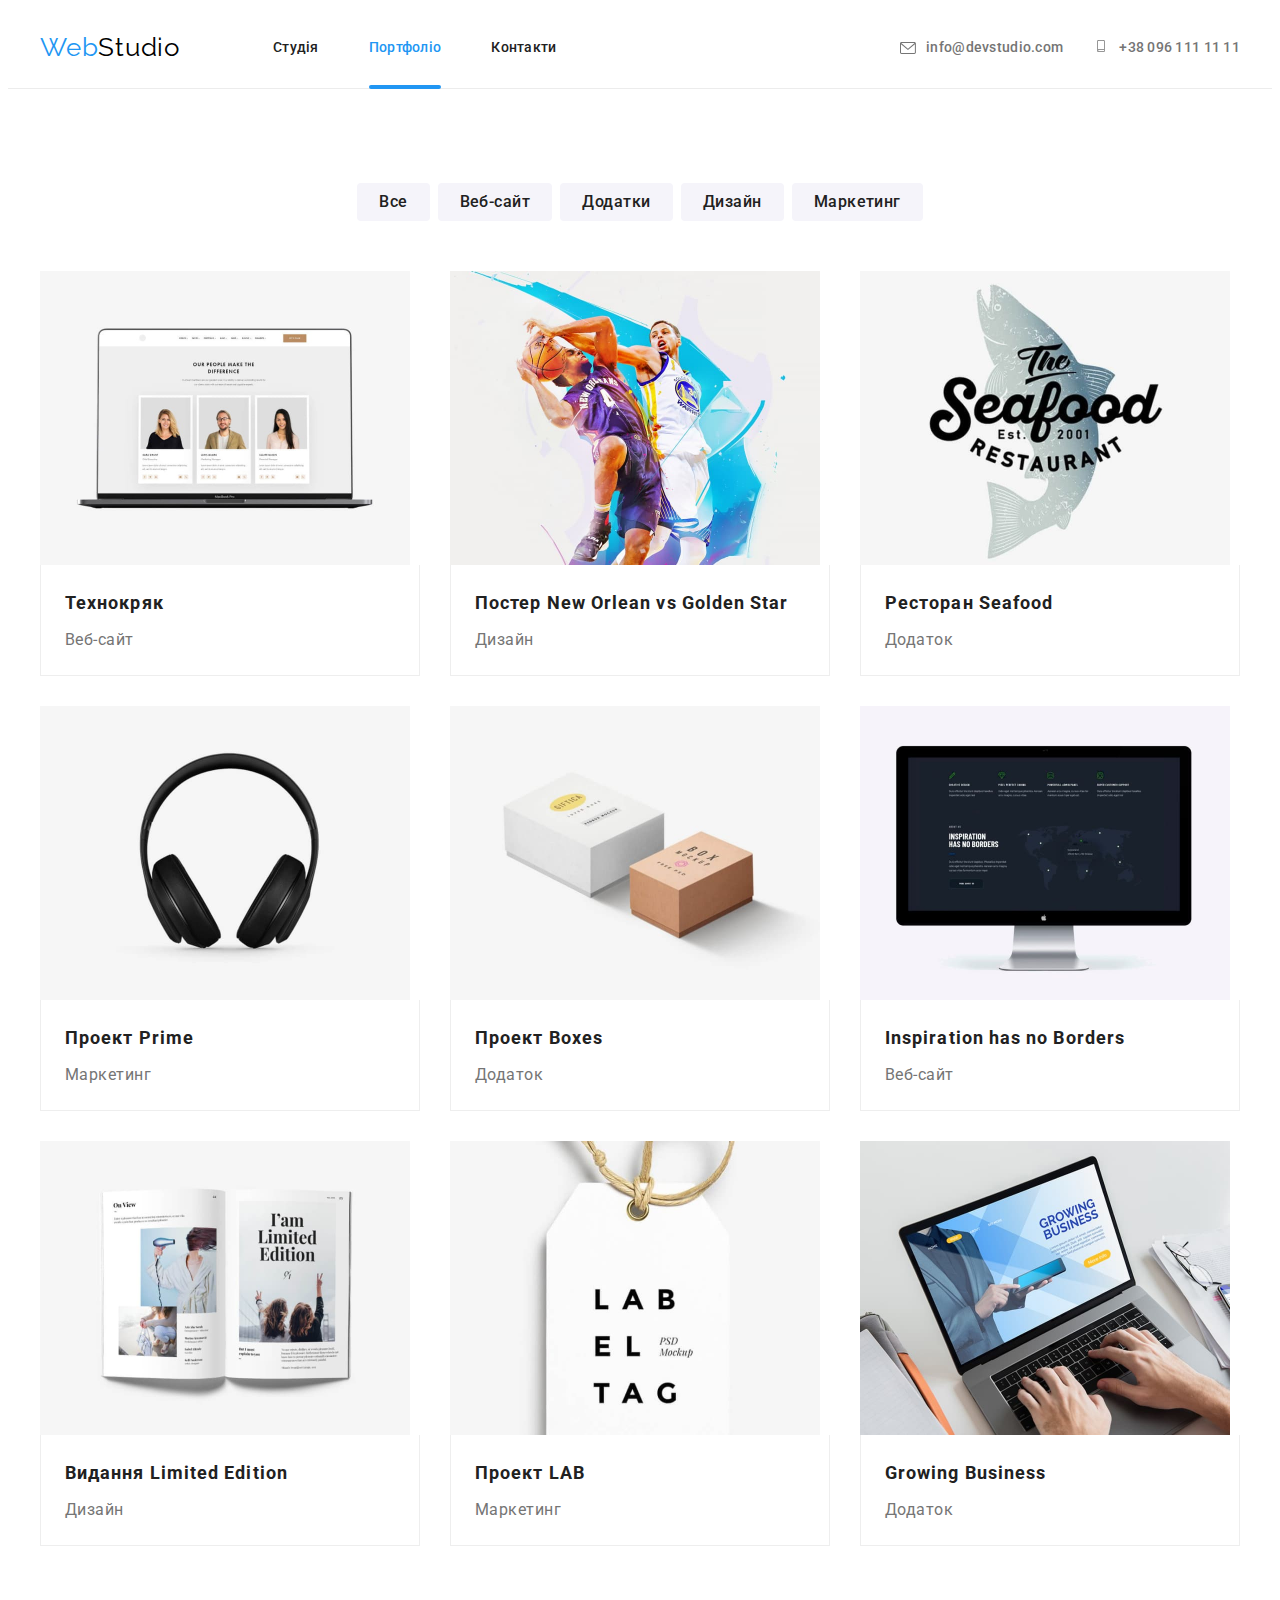
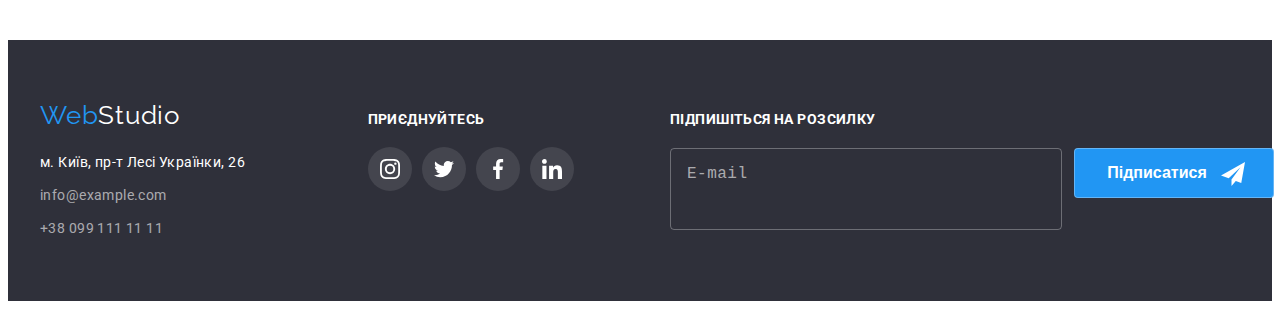
==== portfolio.html @ 37bc61c7 "Initial commit" ====
<!DOCTYPE html>
<html lang="uk">
<head>
    <meta charset="UTF-8">
    <meta http-equiv="X-UA-Compatible" content="IE=edge">
    <meta name="viewport" content="width=device-width, initial-scale=1.0">
    <title>Портфолио</title>
    <link rel="preconnect" href="https://fonts.googleapis.com">
    <link rel="preconnect" href="https://fonts.gstatic.com" crossorigin>
    <link
        href="https://fonts.googleapis.com/css2?family=Montserrat:wght@400;700&family=Raleway:wght@700&family=Roboto:wght@400;500;700;900&display=swap"
        rel="stylesheet">
    <link rel="stylesheet" href="https://cdnjs.cloudflare.com/ajax/libs/modern-normalize/1.1.0/modern-normalize.min.css" integrity="sha512-wpPYUAdjBVSE4KJnH1VR1HeZfpl1ub8YT/NKx4PuQ5NmX2tKuGu6U/JRp5y+Y8XG2tV+wKQpNHVUX03MfMFn9Q==" crossorigin="anonymous" referrerpolicy="no-referrer" />
    <link rel="stylesheet" href="./css/styles.css">
</head>

<body>
    <header class="header-portfolio">
        <div class="container main-nav">
            <nav class="main-nav">
                <a  class="header-logo logo link" href="./index.html">Web<span class="header-second-logo logo link">Studio</span>
                </a>
    
                <ul class="header-list list">
                    <li class="header-item"><a class="header-link link navy" href="./index.html">Студія</a></li>
                    <li class="header-item"><a class="header-link link navy current" href="./portfolio.html">Портфоліо</a> </li>
                    <li class="header-item"><a class="header-link link navy " href="">Контакти</a> </li>
                </ul>
            </nav>
    
            <ul class="header-contacts-list list ">
                <li class="contacts-item">
                    <a href="mailto:info@devstudio.com" class="header-mail link navy"> 
                        <svg class="header-icon" width="16" height="12">
                            <use href="./images/icons.svg#icon-envelope"></use>
                        </svg>
                        info@devstudio.com
                     </a>
                </li>
                <li class="contacts-item">
                    <a href="Tel:+380961111111" class="header-tel link navy">
                        <svg class="header-icon" width="16" height="12">
                            <use href="./images/icons.svg#icon-smartphone"></use>
                        </svg>
                        +38 096 111 11 11
                    </a>
                </li>
            </ul>
        </div>
    </header>
    <main class="main-portfolio">
        <section class="filter section">
            <div class="container">
                <h2 class="visually-hidden">Фільтр</h2>
                <ul class="filter-list list">
                    <li class="filter-item">
                        <button class="filter-btn" type="button">Все</button>
                    </li>
                    <li class="filter-item">
                        <button class="filter-btn" type="button">Веб-сайт</button>
                    </li>
                    <li class="filter-item">
                       <button class="filter-btn" type="button"> Додатки</button>
                    </li>
                    <li class="filter-item">
                        <button class="filter-btn" type="button">Дизайн</button>
                    </li>
                    <li class="filter-item">
                       <button class="filter-btn" type="button">Маркетинг</button>
                    </li>
                </ul>      
                <h2 class="visually-hidden">Портфоліо</h2>
                <ul class="portfolio-list list">
                    <li class="portfolio-item">
                        <a class="portfolio-cards-link link" href="#">
                           <div class="portfolio-cards">
                                <img
                                src="./images/portfolio_1.jpg"
                                alt="Відкрита сторінка на ноутбуці з профілями"
                                width="370">
                                <p class="portfolio-cards-text">
                                    Ресурс пропонує комплексні пропозиції з різним рівнем функціоналу та сервісів. Все це дозволить відвідувачу отримати вичерпні відомості про компанію чи приватну особу.
                                </p>
                           </div>
                            <div class="portfolio-item-list">
                                <h3 class="portfolio-item-title">Технокряк</h3>
                                <p class="portfolio-after-title">Веб-сайт</p>
                            </div>
                        </a>
                    </li>
                    <li class="portfolio-item">
                         <a class="portfolio-cards-link link" href="#">
                            <div class="portfolio-cards"> 
                                <img
                                src="./images/portfolio_2.jpg"
                                alt="два баскетболісти в стрибку з м'ячем"
                                width="370">
                                    <p class="portfolio-cards-text">
                                        Ресурс пропонує комплексні пропозиції з різним рівнем функціоналу та сервісів. Все це дозволить відвідувачу отримати вичерпні відомості про компанію чи приватну особу.
                                    </p>
                            </div>
                                <div class="portfolio-item-list">
                                    <h3 class="portfolio-item-title">Постер New Orlean vs Golden Star</h3>
                                    <p class="portfolio-after-title">Дизайн</p>
                                </div>
                         </a>
                    </li>
                    <li class="portfolio-item">
                        <a class="portfolio-cards-link link" href="#">
                            <div class="portfolio-cards">
                                <img
                                src="./images/portfolio_3.jpg" 
                                alt="логотип ресторану сіафуд"
                                width="370">
                                <p class="portfolio-cards-text">
                                    Ресурс пропонує комплексні пропозиції з різним рівнем функціоналу та сервісів. Все це дозволить відвідувачу отримати вичерпні відомості про компанію чи приватну особу.
                                </p>
                            </div>
                            <div class="portfolio-item-list">
                                <h3 class="portfolio-item-title">Ресторан Seafood</h3>
                                <p class="portfolio-after-title">Додаток</p>
                            </div>
                        </a>
                    </li>
                    <li class="portfolio-item">
                        <a class="portfolio-cards-link link" href="#">
                            <div class="portfolio-cards">
                                <img
                                src="./images/portfolio_4.jpg"
                                alt="навушники"
                                width="370">
                                <p class="portfolio-cards-text">
                                    Ресурс пропонує комплексні пропозиції з різним рівнем функціоналу та сервісів. Все це дозволить відвідувачу отримати вичерпні відомості про компанію чи приватну особу.
                                </p>
                            </div>
                            <div class="portfolio-item-list">
                                <h3 class="portfolio-item-title">Проект Prime</h3>
                                <p class="portfolio-after-title">Маркетинг</p>
                            </div>
                        </a>
                    </li>
                    <li class="portfolio-item">
                        <a class="portfolio-cards-link link" href="#">
                            <div class="portfolio-cards">
                                <img
                                src="./images/portfolio_5.jpg" 
                                alt="дві коробки"
                                width="370">
                                <p class="portfolio-cards-text">
                                    Ресурс пропонує комплексні пропозиції з різним рівнем функціоналу та сервісів. Все це дозволить відвідувачу отримати вичерпні відомості про компанію чи приватну особу.
                                </p>
                            </div>
                            <div class="portfolio-item-list">
                                    <h3 class="portfolio-item-title">Проект Boxes</h3>
                                    <p class="portfolio-after-title">Додаток</p>
                            </div>
                        </a>
                    </li>
                    <li class="portfolio-item">
                        <a class="portfolio-cards-link link" href="#">
                            <div class="portfolio-cards">
                                <img
                                src="./images/portfolio_6.jpg"
                                alt="екран комп'ютера з катрою"
                                width="370">
                                <p class="portfolio-cards-text">
                                    Ресурс пропонує комплексні пропозиції з різним рівнем функціоналу та сервісів. Все це дозволить відвідувачу отримати вичерпні відомості про компанію чи приватну особу.
                                </p>
                            </div>
                            <div class="portfolio-item-list">
                                <h3 class="portfolio-item-title">Inspiration has no Borders</h3>
                                <p class="portfolio-after-title">Веб-сайт</p>
                            </div>
                        </a>
                    </li>
                    <li class="portfolio-item">
                        <a class="portfolio-cards-link link" href="#">
                            <div class="portfolio-cards">
                                <img
                                src="./images/portfolio_7.jpg" 
                                alt="розгорнутий журнал"
                                width="370">
                                <p class="portfolio-cards-text">
                                    Ресурс пропонує комплексні пропозиції з різним рівнем функціоналу та сервісів. Все це дозволить відвідувачу отримати вичерпні відомості про компанію чи приватну особу.
                                </p>
                            </div>
                            <div class="portfolio-item-list">
                                <h3 class="portfolio-item-title">Видання Limited Edition</h3>
                                <p class="portfolio-after-title">Дизайн</p>
                            </div>
                        </a>
                    </li>
                    <li class="portfolio-item">
                        <a class="portfolio-cards-link link" href="#">
                            <div class="portfolio-cards">
                                <img
                                src="./images/portfolio_8.jpg" 
                                alt="лейбл"
                                width="370">
                                <p class="portfolio-cards-text">
                                    Ресурс пропонує комплексні пропозиції з різним рівнем функціоналу та сервісів. Все це дозволить відвідувачу отримати вичерпні відомості про компанію чи приватну особу.
                                </p>
                            </div>
                            <div class="portfolio-item-list">
                                <h3 class="portfolio-item-title">Проект LAB</h3>
                                <p class="portfolio-after-title">Маркетинг</p>
                            </div>
                        </a>
                    </li>
                    <li class="portfolio-item">
                        <a class="portfolio-cards-link link" href="#">
                            <div class="portfolio-cards"> 
                                <img 
                                src="./images/portfolio_9.jpg" 
                                alt="руки які друкують на ноутбуці"
                                width="370">
                                <p class="portfolio-cards-text">
                                    Ресурс пропонує комплексні пропозиції з різним рівнем функціоналу та сервісів. Все це дозволить відвідувачу отримати вичерпні відомості про компанію чи приватну особу.
                                </p>
                            </div>
                            <div class="portfolio-item-list">
                                <h3 class="portfolio-item-title">Growing Business</h3>
                                <p class="portfolio-after-title">Додаток</p>
                            </div>
                        </a>
                    </li>
               </ul>
            </div>
         </section>
    </main>
    <footer class="footer">
        <div class="container footer-main">
            <div class="footer-pre">
                <a class="footer-logo logo link" href="/"> Web<span class="logo-color-footer logo link">Studio</span>
                </a>
                <address class="address">
                    <ul class="address-list list">
                        <li class="address-item"><a href="https://goo.gl/maps/31fkkudy4Th9jDAP7" class="address-location link">м. Київ, пр-т Лесі Українки, 26</a></li>
                        <li class="address-item"><a href="mailto:info@example.com" class="address-mail link">info@example.com</a> </li>
                        <li class="address-item"><a href="tel:+380991111111" class="address-tel link">+38 099 111 11 11</a></li>
                    </ul>
                </address>
            </div>
            <div class="footer-after">
                <h2 class="footer-after-title">Приєднуйтесь</h2>
                <ul class="footer-icons-list list">
                    <li class="footer-icons-item">
                        <a class="footer-icons-link link" href="/">
                            <svg class="footer-icons-soc" width="20" height="20">
                                <use href="./images/icons.svg#icon-instagram"></use>
                            </svg>
                        </a>
                    </li>
                    <li class="footer-icons-item">
                        <a class="footer-icons-link link" href="/">
                            <svg class="footer-icons-soc" width="20" height="20">
                                <use href="./images/icons.svg#icon-twitter"></use>
                            </svg>
                        </a>
                    </li>
                    <li class="footer-icons-item">
                        <a class="footer-icons-link link" href="/">
                            <svg class="footer-icons-soc" width="20" height="20">
                                <use href="./images/icons.svg#icon-facebook"></use>
                            </svg>
                        </a>
                    </li>
                    <li class="footer-icons-item">
                        <a class="footer-icons-link link" href="/">
                            <svg class="footer-icons-soc" width="20" height="20">
                                <use href="./images/icons.svg#icon-linkedin"></use>
                            </svg>
                        </a>
                    </li>
                </ul>
            </div>  

            <div class="footer-form">
                <h2 class="footer-form-title">Підпишіться на розсилку</h2>
                <form class="footer-form-submit">
                        <textarea class="comment-footer" name="footer-form" id="email" placeholder="E-mail"></textarea>
                    <div class="footer-submit">
                        <button class="btn-footer-submit" type="submit">
                            Підписатися
                            <span>
                                <svg class="footer-submit-icon" width="24" height="24">
                                    <use href="./images/icons.svg#icon-send"></use>
                                </svg>
                            </span>
                        </button>
                    </div>
                </form>   
            </div>
        </div>     
    </footer>
</body>
</html>
---- css/styles.css ----
/* колір основного тексту:#212121 */
/* колір великих букв: #FFFFFF */
/* колір текту:#757575 */
/* колір лого:#2196F3 */

/* колір фону (другий): #2F303A */

/* колір кнопки:#2196F3 */
/* контакти в футері:color: rgba(255, 255, 255, 0.6); */

:root{ 
    --title-text-color:#212121;
    --button-text-color:#212121;
    --primary-backgraund-color:#FFFFFF;
    --primary-text-color:#757575;
    --first-logo-color:#2196F3;
    --button-active-color:#2196F3;
    --button-color:#F5F4FA;
    --about-backgraund-color:#F5F4FA;
    --hero-backgraund-color:#2F303A;
    --second-logo-color:#000000;
    --hero-color:#FFFFFF;

    --timing-function:cubic-bezier(0.4, 0, 0.2, 1)
    
}

body{
    color: var(--primary-text-color);
    font-family: Roboto, sans-serif;
    background-color: var(--primary-backgraund-color);
}



.visually-hidden {
    position: absolute;
    white-space: nowrap;
    width: 1px;
    height: 1px;
    overflow: hidden;
    border: 0;
    padding: 0;
    clip: rect(0 0 0 0);
    clip-path: inset(50%);
    margin: -1px;
    margin-top: 0px;
}

.list{
    list-style: none;
    margin: 0px;
    padding: 0px;
}

.link{
    text-decoration: none;
}


.navy{
    font-weight: 500;
    font-size: 14px;
    line-height: 1.14;
    letter-spacing: 0.02em;
}

.title{
    font-weight: 700;
    font-size: 36px;
    line-height: 1.17;
    text-align: center;
    letter-spacing: 0.03em;
    color: var(--title-text-color);
}

p, h1, h2, h3, h4, h5, h6{
    margin-top: 0;
    margin-bottom: 0;
}

ul{
    margin: 0;
    padding-left: 0;
}

img{
    display: block;
    max-width: 100%;
    height: auto;
}

address{
    font-style: normal;
}


.container{
    margin-left: auto;
    margin-right: auto;
    width: 1200px;
    padding-left: 15px;
    padding-right: 15px;
    /* border: 1px solid purple; */
}


.section{
    padding-top: 94px;
    padding-bottom: 94px;
}




/* ----------------LOGO----------------- */

.logo{
    padding-top: 24px;
    padding-bottom: 25px;
    display: inline-block;
    font-family: 'Raleway';
    font-size: 26px;
    line-height: 1.19;
    letter-spacing: 0.03em;
}



.header-logo, .footer-logo{
    color: var(--first-logo-color);
}

.header-second-logo{
    color: var(--second-logo-color);
    padding-top: 0px;
    padding-bottom: 0px;
}

/* ----------------HEADER----------------- */



.header,
.header-portfolio {
    background-color: var(--primary-backgraund-color);
    border: 1px solid #ECECEC;
    border-top: none;
    border-right: none;
    border-left: none;
}

.header-list{
    display: flex;
    margin-left: 93px;
    position: relative;
}

.header-list .header-item + .header-item{
    margin-left: 50px;
}

.main-nav{
    display: flex;
    align-items: center;
}

.header-link {
    position: relative;
    display: block;
   
    color: var(--title-text-color);

    transition: color 250ms var(--timing-function);
}


.header-list .header-link {
    display: block;
    padding-top: 32px;
    padding-bottom: 32px;
}

.header-link:hover,
.header-link:focus{color: var(--button-active-color);
}



.current{
    color: var(--button-active-color);
}


.header-link.current::after{
    content: '';
    position: absolute;
    left: 0;
    bottom:-1px;
    
    display: block;
    width: 100%;
    height: 4px;
    border-radius: 2px;
    background-color: var(--button-active-color);
    opacity: 1;
    transition: opacity 250ms var(--timing-function);
}


.header-contacts-list{
    display: flex;
    margin-left: auto;
    justify-content: center;
}


.header-contacts-list .contacts-item + .contacts-item{
    margin-left: 30px;
}

.header-tel {
    display: flex;
    align-items: baseline;

    height: 16px;
    font-weight: 500;
    font-size: 14px;
    line-height: 1.14;
    letter-spacing: 0.02em;

    padding-top: 32px;
    padding-bottom: 32px;
    margin-left: 0; 
    color: var(--primary-text-color);
    transition: color 250ms var(--timing-function);

}

.header-icon{
    margin-right: 10px;
    fill: currentColor;
}

.header-tel:hover,
.header-tel:focus{
    color: var(--button-active-color);
}
   

.header-mail {
    font-weight: 500;
    font-size: 14px;
    line-height: 1.14;
    letter-spacing: 0.02em;
    color: var(--primary-text-color);
    padding-top: 32px;
    padding-bottom: 32px;
    display: flex;
    align-items: center;
    transition: color 250ms var(--timing-function);
}

.header-mail:hover,
.header-mail:focus{
    color: var(--button-active-color);
}

/* ----------------HERO----------------- */

.hero {
    background-color: var(--hero-backgraund-color);
    padding-top: 200px;
    padding-bottom: 200px;
    min-height: 600px;
    background-image: linear-gradient(to right, rgba(47, 48, 58, 0.4),rgba(47, 48, 58, 0.4)), url(../images/hero.jpg);
    background-repeat: no-repeat;
    background-position: center;
    background-size: cover;
    max-width: 1600px;
    margin: 0 auto;
}

.hero-title {
    max-width: 696px;
    font-size: 44px;
    line-height: 1.36;
    letter-spacing: 0.06em;
    text-transform: uppercase;
    color: var(--hero-color); 
    margin: 0 auto;
    margin-bottom: 30px;
    text-align: center;
    padding-left: 5px;
    padding-right: 5px;  

}

/* ----------------BTN----------------- */



.backdrop{
    position: fixed;
    top: 0;
    left: 0;
    width: 100%;
    height: 100%;
    background-color: rgba(0, 0, 0, 0.2);

    transition: opacity 500ms var(--timing-function),
    visibility 500ms var(--timing-function);
}

.backdrop.is-hidden{
    opacity: 0;
    pointer-events: none;
    visibility: hidden;
}

/* ----------------BTN----------------- */


.hero-btn {
    font-family: inherit;
    font-weight: 700;
    font-size: 16px;
    line-height: 1.88;
    letter-spacing: 0.06em;
    background-color: var(--button-active-color);
    color: var(--hero-color);
    cursor: pointer;
    display: block;
    margin: 0 auto;
    box-shadow: 0px 4px 4px rgba(0, 0, 0, 0.15);
    border-radius: 4px;
    min-width: 216px;
    border-style: none;
    padding: 10px 32px;
}

/* ----------------FEATURES----------------- */

.features .features-list{
    display: flex;
}

.features-item{
    /* width: 270px; */
    flex-basis: calc((100% - 90px) / 4);
    margin-right: 30px;
}

.features-item:not(:last-child){
    margin-right: 30px;
}

.features-item-link{
    width: 270px;
    height: 120px;
    background: #F5F4FA;
    border-radius: 4px;
    display: flex;
    justify-content: center;
    align-items: center;
    margin-bottom: 30px;
}

.item-title {
    font-weight: 700;
    font-size: 14px;
    line-height: 1.14;
    letter-spacing: 0.03em;
    text-transform: uppercase;
    color: var(--title-text-color);
    margin-top: 0px;
    margin-bottom: 10px;
}
.item-after-title {
    font-size: 14px;
    line-height: 1.71;
    letter-spacing: 0.03em;
    color: var(--primary-text-color);
    margin-top: 0px;
}

/* ----------------ABOUT----------------- */

.about{
    padding-top: 0;
}

.about-title{
    margin-bottom: 50px;
}

.about-list{
    display: flex;
}

.about-item-cards{
    position: relative;
}

.about-item:not(:last-child){
    margin-right: 30px;
}

.about-item-text{
    position: absolute;
    display: flex;
    justify-content: center;
    align-items: center;   

    left: 0;
    bottom: 0;
    width: 100%;
    min-height: 70px;
    font-weight: 700;
    font-size: 14px;
    line-height: 1.14;
    text-align: center;
    letter-spacing: 0.03em;
    text-transform: uppercase;
    color: var(--hero-color);
    background-color: rgba(47, 48, 58, 0.8);
}

/* ----------------TEAM----------------- */

.team {
    background-color:var(--about-backgraund-color);
}

.team-title{
    padding-bottom: 0px;
    margin-top: 0px;
    margin-bottom: 50px;
}

.team-list{
    display: flex;
}


.team-item{
    background-color: var(--primary-backgraund-color);
    box-shadow: 0px 1px 3px rgba(0, 0, 0, 0.12), 0px 1px 1px rgba(0, 0, 0, 0.14), 0px 2px 1px rgba(0, 0, 0, 0.2);
    border-radius: 0px 0px 4px 4px;
    flex-basis: calc((100% - 90px) / 4)
}

.team-item:not(:last-child){
    margin-right: 30px;
}

.team-item-list{
    padding-top: 30px;
    padding-bottom: 30px;
    padding-left: 5px;
    padding-right: 5px;
}

.team-item-title {
    font-weight: 500;
    font-size: 16px;
    line-height: 1.19;
    text-align: center;
    letter-spacing: 0.03em;
    color: var(--title-text-color);
    margin-top: 0px;
    margin-bottom: 10px;
}
.team-after-title {
    font-size: 16px;
    line-height: 1.19;
    text-align: center;
    letter-spacing: 0.03em;
    color: var(--primary-text-color);
    margin-bottom: 16px;
}

.team-icon{
    display: flex;
    justify-content: center;
    align-items: center;
    gap: 10px;
}

.team-soc-link{
    display: flex;
    align-items: center;
    justify-content: center;
    
    width: 44px;
    height: 44px;
    border-radius: 50%;

    background-color: var(--primary-backgraund-color);
    transition: background-color 250ms var(--timing-function) ;

}

.team-soc-item{
    fill: #AFB1B8;

    transition: fill 250ms var(--timing-function);
}

.team-soc-link:hover,
.team-soc-link:focus{
    background-color: var(--button-active-color);
}

.team-soc-link:hover .team-soc-item,
.team-soc-link:focus .team-soc-item{
    fill:var(--hero-color);
}

/* ----------------REGULAR_CUSTOMERS----------------- */

.regular-customers{
    padding-top: 94px 200px 94px 200px;
}

.customers-title{    
    padding-bottom: 0px;
    margin-top: 0px;
    margin-bottom: 50px;}

.customers-list{
    display: flex;
    justify-content: center;
    gap: 30px;
}

.customer-item-example {
    width: 170px;
    height: 92px;
    border-radius: 4px;
    border: 1px solid #AFB1B8;
    box-sizing: border-box;
    display: flex;
    align-items: center;
    justify-content: center;

    transition: border-color 250ms var(--timing-function);
}

.customer-item-example:hover,
.customer-item-example:focus{
    border-color:var(--button-active-color);
}

.customer-item-example:hover .customer-icons,
.customer-item-example:focus .customer-icons{
    fill:var(--button-active-color);
}

.customer-item-example:hover,
.customer-item-example:focus{
    border-color:var(--button-active-color)
}

.customer-icons{
    fill:#AFB1B8;
    transition: fill 250ms var(--timing-function);
}

/* ----------------FOOTER----------------- */

.footer {
    background-color: var(--hero-backgraund-color);
    padding-top: 60px;
    padding-bottom: 60px;
}

.footer-logo{
    color: var(--button-active-color);
    padding-top: 0px;
    padding-bottom: 0px;
    margin-bottom: 20px;

}

.logo-color-footer {
    color: var(--hero-color);
    padding-top: 0px;
    padding-bottom: 0px;
}

.address{
    font-style: unset;
    margin-top: 0px;
}


.address-location {
    font-size: 14px;
    line-height: 1.71;
    letter-spacing: 0.03em;
    margin-top: 0px;

    color: var(--hero-color);
    transition: color 250ms var(--timing-function);
}


.address-item:not(:last-child){
    margin-bottom: 9px;
}

.address-location:hover,
.address-location:focus,
.address-mail:hover,
.address-mail:focus,
.address-tel:hover, 
.address-tel:focus{
    color: var(--button-active-color);
}


.address-tel{
    margin-top: 0px;
}

.address-mail, .address-tel {
    font-size: 14px;
    line-height: 1.71;
    letter-spacing: 0.03em;
    color: rgba(255, 255, 255, 0.6);
    transition: color 250ms var(--timing-function);
}

.footer-title{
    font-weight: 700;
    font-size: 14px;
    line-height: 1.14;
    letter-spacing: 0.03em;
    text-transform: uppercase;
    color: var(--hero-color);
}

.footer-main{
    display: flex;
    align-items: baseline;
    justify-content: space-between;
}

.footer-pre{
    width: 231px;
}

.footer-after{
    width: 206px;
}

.footer-after-title{
    font-weight: 700;
    font-size: 14px;
    line-height: 16px;
    letter-spacing: 0.03em;
    text-transform: uppercase;
    margin-bottom: 20px;
    color: var(--hero-color);
}

.footer-icons-list{
    display: flex;
    justify-content: center;
    gap: 10px;
}

.footer-icons-link{
    display: flex;
    align-items: center;
    justify-content: center;

    width: 44px;
    height: 44px;
    border-radius: 50%;

    background-color: rgba(255, 255, 255, 0.1);
    transition: background-color 250ms var(--timing-function);
}

.footer-icons-link:hover,
.footer-icons-link:focus{
    background-color: var(--button-active-color);
}

.footer-icons-soc{
    fill: var(--hero-color);
}

.footer-form{
    display: flex;
    flex-direction: column;
    justify-content: center;
    align-items: flex-start;
    width: 570px;
    height: 86px;
}


.footer-form-title{
    font-weight: 700;
    font-size: 14px;
    line-height: 1.14;
    letter-spacing: 0.03em;
    text-transform: uppercase;
    color: var(--hero-color);
    margin-bottom: 20px;
}

.footer-form-submit{
    display: flex;
}

.comment-footer{
    width: 358px;
    height: 50px;
    margin-right: 12px;
    padding: 15px 16px;

    overflow: hidden;

    color: var(--hero-color);
    outline: currentColor;
    border: 1px solid rgba(255, 255, 255, 0.3);
    border-radius: 4px;
    background-color: transparent;
    transition: color 250ms var(--timing-function),
    filter 250ms var(--timing-function),
    border-color 250ms var(--timing-function);
}

.comment-footer:focus {
    filter: drop-shadow(0px 4px 4px rgba(0, 0, 0, 0.15));
    color: var(--hero-color);
    border-color: var(--button-color);
}

.comment-footer::placeholder{
    font-size: 16px;
    line-height: 1.25;
    display: flex;
    align-items: center;
    letter-spacing: 0.03em;
    color: rgba(255, 255, 255, 0.6);
}

.btn-footer-submit{
    display: flex;
    justify-content: center;
    align-items: center;
    position: relative;
    width: 200px;
    height: 50px;
    padding: 10px 62px 10px 28px;

    font-weight: 700;
    font-size: 16px;
    line-height: 1.88;
    color: var(--hero-color);
    background-color: var(--button-active-color);
    outline: var(--button-active-color);
    border: 1px solid rgba(255, 255, 255, 0.3);
    border-radius: 4px;
    cursor: pointer;
    transition: color 250ms var(--timing-function), 
    box-shadow 250ms var(--timing-function);
}

.btn-footer-submit:focus{
outline: var(--button-active-color);
box-shadow: 0px 4px 4px rgba(0, 0, 0, 0.15);
}



.footer-submit-icon{
    fill: currentColor;
    position: absolute;
    right: 28px;
    top:13px;
}

/* ----------------MODAL FORM----------------- */

textarea{
    resize: none;
}

.modal{
    position: absolute;
    top: 50%;
    left: 50%;
    border-radius: 10px;

    padding: 40px;

    width: 528px;
    height: 581px;

    background-color: #fff;

    transform: translate(-50%, -50%) scale(1);
    transition: transform 500ms var(--timing-function), min-height 500ms var(--timing-function) ;
}


.button-x{
    display: flex;
    align-items: center;

    position: absolute;
    top: 8px;
    right: 8px;
    width: 30px;
    height: 30px;
    background-color: #fff;
   border: 1px solid rgba(0, 0, 0, 0.1);
   border-radius: 50%;
    background-color: transparent;
    cursor: pointer;
}

.button-x:hover .button-icon,
.button-x:focus .button-icon{
    fill: var(--button-active-color);
}

.backdrop.is-hidden .modal{
    transform: translate(-50%, -50%) scale(0);
    min-height: 0;
}

.form-title{
    font-weight: 700px;
    font-size: 20px;
    line-height: 1.15;
    text-align: center;
    letter-spacing: 0.03em;
    color:var(--title-text-color);
    margin-bottom: 12px;
}

.form-field{
    display: flex;
    flex-direction: column;
    margin: 0;
    padding: 0;

    margin-bottom:10px;
}


.input-wrap{
    position: relative;
}


.imput-title{
    display: block;
    margin-bottom: 4px;
    font-size: 12px;
    line-height: 1.17;
    letter-spacing: 0.01em;
    color: var(--primary-text-color);
}
.form-icon{
    position: absolute;
    left:12px;
    top:50%;
    transform: translateY(-50%);
}

.form-input{
    width: 100%;
    height: 40px;
    border: 1px solid rgba(33, 33, 33, 0.2);
    border-radius: 4px;
    padding: 12px 12px 12px 42px;
    font-weight: 12;
    color: var(--button-text-color);
    cursor: pointer;
}

.form-input:focus{
    outline-color: var(--button-active-color);
}

.form-input:focus ~ .form-icon {
   fill: var(--button-active-color);
}

.form-input::placeholder{
    font-size: 12px;
    line-height: 1.17;
    letter-spacing: 0.01em;
    font-size: 12px;
    color: rgba(117, 117, 117, 0.5);
}

.form-comment{
    margin-bottom: 20px;
}

.comment{
    width: 100%;
    height: 120px;
    border: 1px solid rgba(33, 33, 33, 0.2);
    border-radius: 4px;
    padding: 12px 16px;

    font-size: 12px;
    line-height: 1.17;
    letter-spacing: 0.01em;
    color: var(--button-text-color);
    cursor: pointer;
    transition:outline-color 250ms var(--timing-function);
}

.comment::placeholder{
    font-size: 12px;
    line-height: 1.17;
    letter-spacing: 0.01em;
}


.comment:focus{
    outline-color: var(--button-active-color);
}


.checkbox{
    -webkit-perspective: none;
    -moz-appearance: none;
    appearance: none;
    position: absolut;
}



.check-text{
    display: flex;
    align-items: center;
    justify-content: center;
    font-size: 14px;
    line-height: 1.71;
    letter-spacing: 0.03em;
    color: var(--primary-text-color);
    transition: background-color 250ms var(--timing-function),
    border 250ms var(--timing-function),
    border-color 250ms var(--timing-function);
}


.check-text span{
   display: flex;
   align-items: center;
   justify-content: center;
    width: 16px;
    height: 15px;
    border:  2px solid var(--button-text-color);
    border-radius: 3px;
    margin-right: 7px;
}

.icon-check{
    fill: transparent;
    transition: fill 250ms var(--timing-function);
}

.checkbox:checked + .check-text span{
    background-color: var(--button-active-color);
    border: var(--button-active-color);
}

.checkbox:checked + .check-text .icon-check {
   fill: var(--primary-backgraund-color);
}


.checkbox:focus + .check-text span{
    border-color: var(--button-active-color);
}

.btn-submit{
    width: 200px;
    height: 50px;
    display: block;

    margin: 0 auto;
    font-weight: 700;
    font-size: 16px;
    line-height: 1.88;
    color: var(--hero-color);
    background-color: var(--button-active-color);

    border: transparent;
    box-shadow: 0px 4px 4px rgba(0, 0, 0, 0.15);
    border-radius: 4px;
    transition: outline 250ms var(--timing-function);
    cursor: pointer;
}


.btn-submit:focus{
    outline: var(--button-active-color);
}

.form-field-checkbox{
    display: flex;
    align-items: center;
    justify-content: center;
    position: relative;
    width: 100%;
    height: 24px;
    margin-bottom: 30px;
}


.form-checkbox-link{
    font-size: 14px;
    line-height: 1.71;
    letter-spacing: 0.03em;
    color: var(--button-active-color);
}


/* ----------------PAGE PORTFOLIO----------------- */

/* ----------------HEADER PORTFOLIO----------------- */



.filter-list{
    display: flex;
    min-width: 574px;
    justify-content: center;
    margin-bottom: 50px;
}



.filter-item:not(:last-child){
    margin-right: 8px;
}

.filter-btn{
    display: block;
    padding: 6px 22px;
    border: none;
    border-radius: 4px;
    cursor: pointer;

    font-family: inherit;
    font-weight: 500;
    font-size: 16px;
    line-height: 1.62;
    text-align: center;
    letter-spacing: 0.03em;

    color: var(--button-text-color);
    background-color: var(--button-color);

    transition: color 250ms var(--timing-function), 
    background-color 250ms var(--timing-function),
    box-shadow 250ms var(--timing-function);
}

.filter-btn:hover,
.filter-btn:focus{
    color:var(--hero-color);
    background-color: var(--button-active-color);
    box-shadow: 0px 3px 1px rgba(0, 0, 0, 0.1), 0px 1px 2px rgba(0, 0, 0, 0.08), 0px 2px 2px rgba(0, 0, 0, 0.12);
}

.portfolio-list{
    display: flex;
    flex-wrap: wrap;
}

.portfolio-cards-link{
    display: block;
    transition: box-shadow 250ms var(--timing-function);
}

.portfolio-cards-link:hover,
.portfolio-cards-link:focus{
    box-shadow: 0 1px 1px rgba(0, 0, 0, 0.12), 0 4px 4px rgba(0, 0, 0, 0.06), 1px 4px 6px rgba(0, 0, 0, 0.16);
}


.portfolio-cards{
    position: relative;
    overflow: hidden;
}

.portfolio-cards-link:hover .portfolio-cards-text{
    transform: translateY(0);
}


.portfolio-cards-text{
    position: absolute;
    top: 0;
    left: 0;
    padding: 63px 24px 63px 24px;

    font-size: 18px;
    line-height: 1.56;
    letter-spacing: 0.03em;
    background-color: rgba(33, 150, 243, 0.9);
    color: var(--hero-color);
    width: 100%;
    height: 100%;
    
    transform: translateY(101%);
    transition: transform 250ms var(--timing-function);
    overflow: auto;
}

.portfolio-item{
    flex-basis: calc((100% - 60px) / 3);
    background-color:var(--primary-backgraund-color);
    margin-right: 30px;
    margin-bottom: 30px;
}

.portfolio-item:nth-child(3n){
    margin-right: 0px;
}

.portfolio-item:nth-last-child(-n + 3){
    margin-bottom: 0px;
}

.portfolio-item-list{
    padding: 20px 24px 20px 24px;
    border: 1px solid #EEEEEE;
    border-top: none;
}

.portfolio-item-title{
    font-weight: 700;
    font-size: 18px;
    line-height: 2;
    letter-spacing: 0.06em;
    color: var(--title-text-color);
    margin-bottom: 4px;
}

.portfolio-after-title{
    font-size: 16px;
    line-height: 1.88;
    letter-spacing: 0.03em;
    color: var(--primary-text-color);
    padding-bottom: 0px;
}

.portfolio-item{
    color:var(--primary-backgraund-color);
}
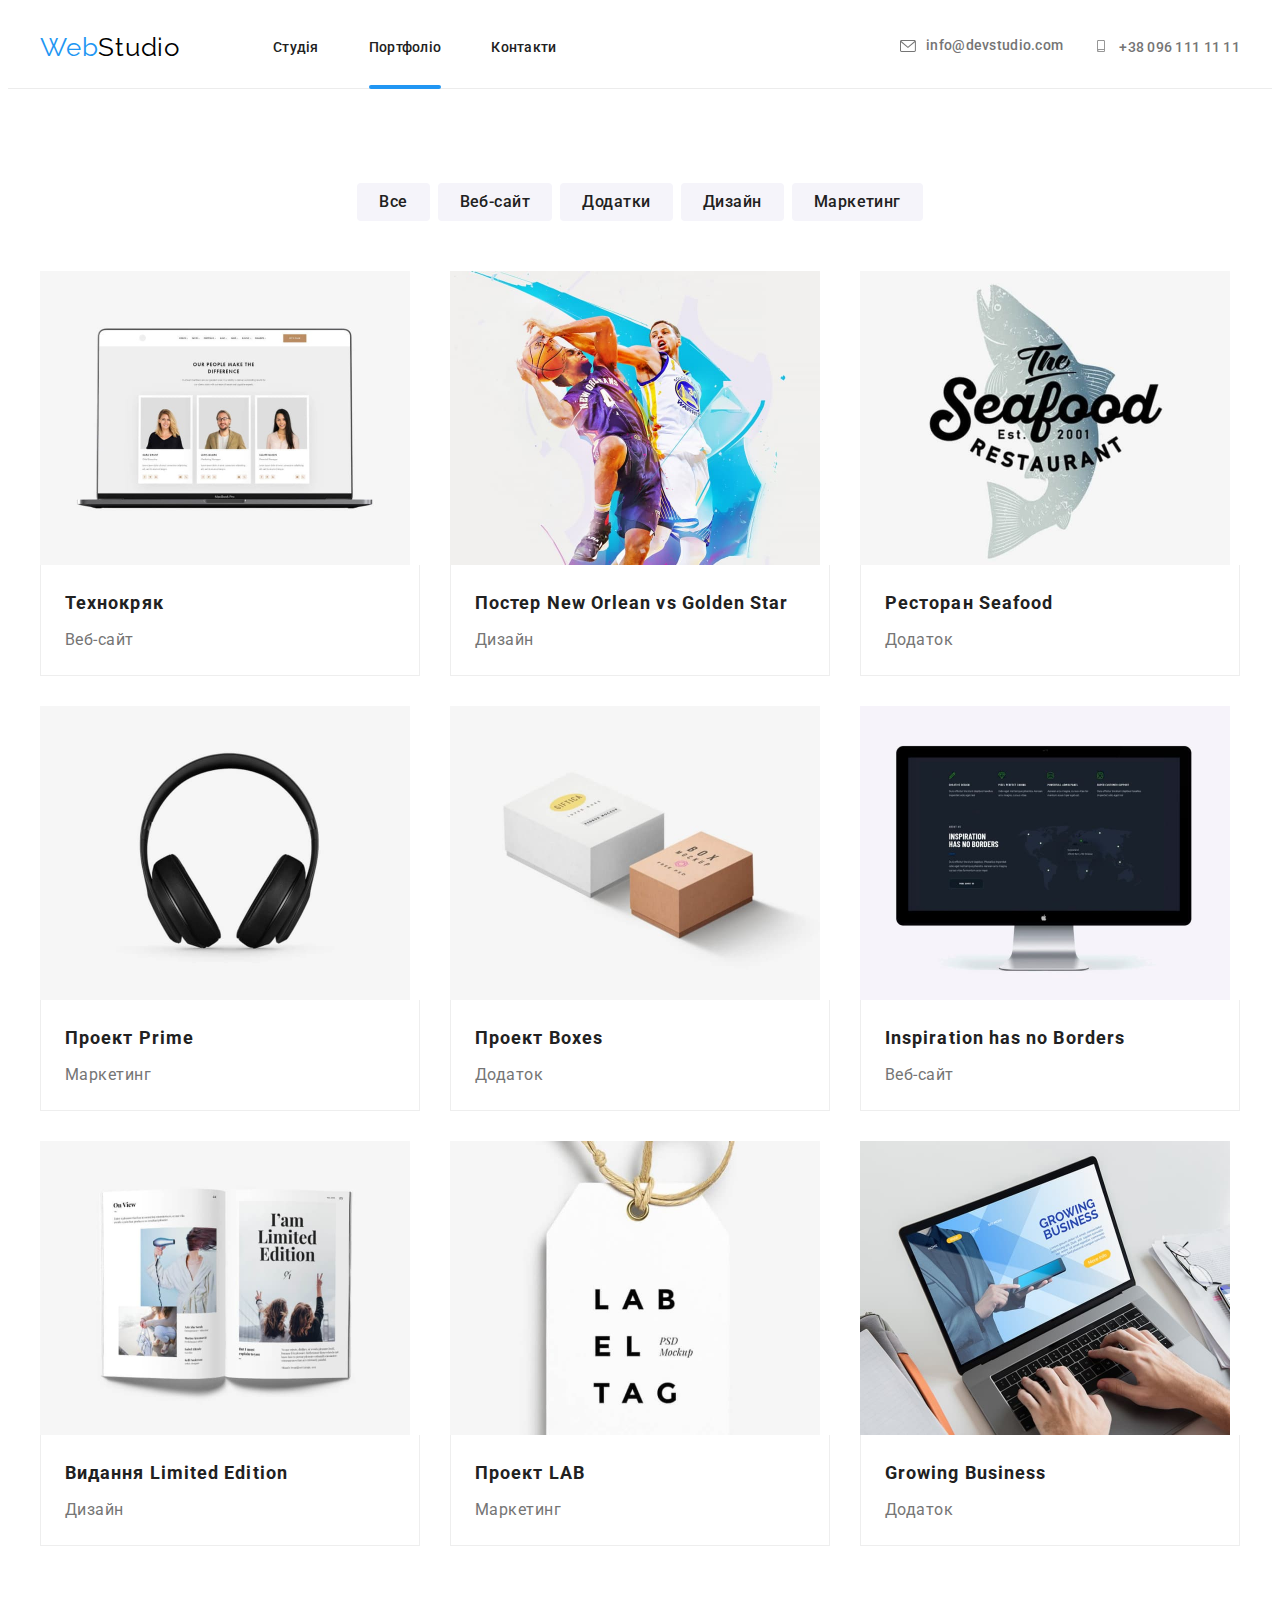
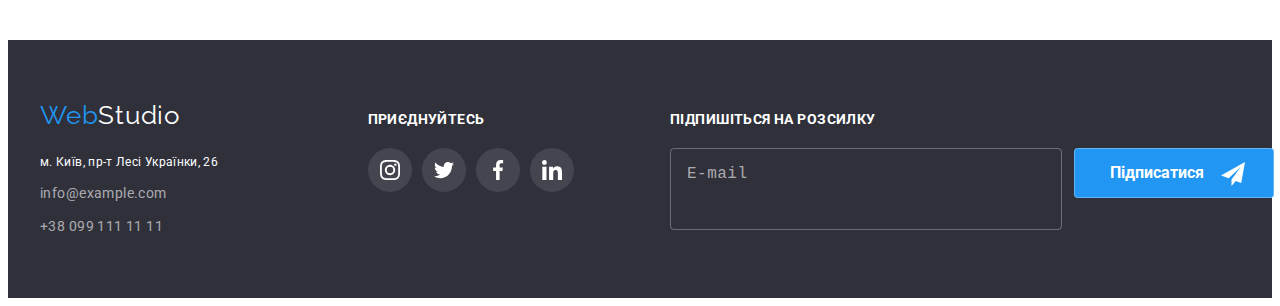
==== commit 823f073c: "доробити про команду" ====
--- a/portfolio.html
+++ b/portfolio.html
@@ -12,34 +12,35 @@
         rel="stylesheet">
     <link rel="stylesheet" href="https://cdnjs.cloudflare.com/ajax/libs/modern-normalize/1.1.0/modern-normalize.min.css" integrity="sha512-wpPYUAdjBVSE4KJnH1VR1HeZfpl1ub8YT/NKx4PuQ5NmX2tKuGu6U/JRp5y+Y8XG2tV+wKQpNHVUX03MfMFn9Q==" crossorigin="anonymous" referrerpolicy="no-referrer" />
     <link rel="stylesheet" href="./css/styles.css">
+    <link rel="stylesheet" href="./css/main.min.css">
 </head>
 
 <body>
-    <header class="header-portfolio">
-        <div class="container main-nav">
-            <nav class="main-nav">
-                <a  class="header-logo logo link" href="./index.html">Web<span class="header-second-logo logo link">Studio</span>
+    <header class="header">
+        <div class="container navigation">
+            <nav class="navigation">
+                <a  class="header__logo logo link" href="./index.html">Web<span class="header__logo-studio logo link">Studio</span>
                 </a>
     
-                <ul class="header-list list">
-                    <li class="header-item"><a class="header-link link navy" href="./index.html">Студія</a></li>
-                    <li class="header-item"><a class="header-link link navy current" href="./portfolio.html">Портфоліо</a> </li>
-                    <li class="header-item"><a class="header-link link navy " href="">Контакти</a> </li>
+                <ul class="navigation__list list">
+                    <li class="navigation__item"><a class="navigation__link link navy" href="./index.html">Студія</a></li>
+                    <li class="navigation__item"><a class="navigation__link link navy current" href="./portfolio.html">Портфоліо</a> </li>
+                    <li class="navigation__item"><a class="navigation__link link navy " href="">Контакти</a> </li>
                 </ul>
             </nav>
     
-            <ul class="header-contacts-list list ">
-                <li class="contacts-item">
-                    <a href="mailto:info@devstudio.com" class="header-mail link navy"> 
-                        <svg class="header-icon" width="16" height="12">
+            <ul class="contacts contacts__list list ">
+                <li class="contacts__item">
+                    <a href="mailto:info@devstudio.com" class="contacts__link contacts__link-mail link navy"> 
+                        <svg class="contacts__icon" width="16" height="12">
                             <use href="./images/icons.svg#icon-envelope"></use>
                         </svg>
                         info@devstudio.com
                      </a>
                 </li>
-                <li class="contacts-item">
-                    <a href="Tel:+380961111111" class="header-tel link navy">
-                        <svg class="header-icon" width="16" height="12">
+                <li class="contacts__item">
+                    <a href="Tel:+380961111111" class="contacts__link  contacts__link-tel link navy">
+                        <svg class="contacts__icon" width="16" height="12">
                             <use href="./images/icons.svg#icon-smartphone"></use>
                         </svg>
                         +38 096 111 11 11
@@ -280,7 +281,7 @@
                 <form class="footer-form-submit">
                         <textarea class="comment-footer" name="footer-form" id="email" placeholder="E-mail"></textarea>
                     <div class="footer-submit">
-                        <button class="btn-footer-submit" type="submit">
+                        <button class="btn-footer-submit btn" type="submit">
                             Підписатися
                             <span>
                                 <svg class="footer-submit-icon" width="24" height="24">
--- a/css/main.min.css
+++ b/css/main.min.css
@@ -0,0 +1 @@
+:root{--title-text-color:#212121;--button-text-color:#212121;--primary-backgraund-color:#FFFFFF;--primary-text-color:#757575;--first-logo-color:#2196F3;--button-active-color:#2196F3;--button-color:#F5F4FA;--about-backgraund-color:#F5F4FA;--hero-backgraund-color:#2F303A;--second-logo-color:#000000;--hero-color:#FFFFFF;--timing-function:cubic-bezier(0.4, 0, 0.2, 1) }p,h1,h2,h3,h4,h5,h6{margin-top:0;margin-bottom:0}ul{margin:0;padding-left:0}img{display:block;max-width:100%;height:auto}address{font-style:normal}body{color:var(--primary-text-color);font-family:Roboto,sans-serif;background-color:var(--primary-backgraund-color)}.list{list-style:none;margin:0px;padding:0px}.link{text-decoration:none}.section{padding-top:94px;padding-bottom:94px}.current{color:var(--button-active-color)}.visually-hidden{position:absolute;white-space:nowrap;width:1px;height:1px;overflow:hidden;border:0;padding:0;clip:rect(0 0 0 0);clip-path:inset(50%);margin:-1px;margin-top:0px}.btn-footer-submit,.comment-footer::placeholder,.footer-icons-link,.customer-item-example,.soc__link,.cards__icon,.about__item-text,.features__list__item-link,.form-field-checkbox,.check-text span,.check-text,.button-x,.contacts__link-mail,.navigation{display:flex;align-items:center}.container{margin-left:auto;margin-right:auto;width:1200px;padding-left:15px;padding-right:15px}.title{font-weight:700;font-size:36px;line-height:1.17;letter-spacing:.03em;text-align:center;color:var(--title-text-color)}.navy{font-weight:500;font-size:14px;line-height:1.14;letter-spacing:.02em}.btn{font-family:inherit;font-weight:700;font-size:16px;line-height:1.88;width:200px;height:50px;color:var(--hero-color);background-color:var(--button-active-color);cursor:pointer}.logo{display:inline-block;font-family:"Raleway";font-size:26px;line-height:1.19;letter-spacing:.03em}.header__logo{padding-top:24px;padding-bottom:25px;color:var(--first-logo-color)}.header__logo-studio{color:var(--second-logo-color);padding-top:0px;padding-bottom:0px}.header{background-color:var(--primary-backgraund-color);border:1px solid #ececec;border-top:none;border-right:none;border-left:none}.navigation__list{display:flex;margin-left:93px;position:relative}.navigation__list .navigation__item+.navigation__item{margin-left:50px}.navigation__list .navigation__link{display:block;padding-top:32px;padding-bottom:32px}.navigation__link{position:relative;display:block;color:var(--title-text-color);transition:color 250ms var(--timing-function)}.navigation__link:hover,.navigation__link:focus{color:var(--button-active-color)}.navigation__link.current::after{content:"";position:absolute;left:0;bottom:-1px;display:block;width:100%;height:4px;border-radius:2px;background-color:var(--button-active-color);opacity:1;transition:opacity 250ms var(--timing-function)}.contacts__list{display:flex;margin-left:auto;justify-content:center}.contacts__list .contacts__item+.contacts__item{margin-left:30px}.contacts__link{font-weight:500;font-size:14px;line-height:.14;letter-spacing:.02em;color:var(--primary-text-color);padding-top:32px;padding-bottom:32px}.contacts__link-mail{transition:color 250ms var(--timing-function)}.contacts__link-mail:hover,.contacts__link-mail:focus{color:var(--button-active-color)}.contacts__link-tel{display:flex;align-items:baseline;height:16px;margin-left:0;transition:color 250ms var(--timing-function)}.contacts__link-tel:hover,.contacts__link-tel:focus{color:var(--button-active-color)}.contacts__icon{margin-right:10px;fill:currentColor}.hero{background-color:var(--hero-backgraund-color);padding-top:200px;padding-bottom:200px;min-height:600px;background-image:linear-gradient(to right, rgba(47, 48, 58, 0.4), rgba(47, 48, 58, 0.4)),url(../images/hero.jpg);background-repeat:no-repeat;background-position:center;background-size:cover;max-width:1600px;margin:0 auto}.hero__title{max-width:696px;font-size:44px;line-height:1.36;letter-spacing:.06em;text-transform:uppercase;color:var(--hero-color);margin:0 auto;margin-bottom:30px;text-align:center;padding-left:5px;padding-right:5px}.hero__btn{display:block;margin:0 auto;box-shadow:0px 4px 4px rgba(0,0,0,.15);border-radius:4px;min-width:216px;border-style:none;padding:10px 32px}.backdrop{position:fixed;width:100%;height:100%;top:0;left:0;background-color:rgba(0,0,0,.2);transition:opacity 500ms var(--timing-function),visibility 500ms var(--timing-function)}.backdrop.is-hidden{opacity:0;pointer-events:none;visibility:hidden}textarea{resize:none}.modal{position:absolute;top:50%;left:50%;border-radius:10px;width:528px;height:581px;padding:40px;background-color:#fff;transform:translate(-50%, -50%) scale(1);transition:transform 500ms var(--timing-function),min-height 500ms var(--timing-function)}.button-x{position:absolute;top:8px;right:8px;width:30px;height:30px;background-color:#fff;border:1px solid rgba(0,0,0,.1);border-radius:50%;background-color:rgba(0,0,0,0);cursor:pointer}.button-x:hover .button-icon,.button-x:focus .button-icon{fill:var(--button-active-color)}.backdrop.is-hidden .modal{transform:translate(-50%, -50%) scale(0);min-height:0}.form-title{font-weight:700;font-size:20px;line-height:1.15;letter-spacing:.03em;text-align:center;color:var(--title-text-color);margin-bottom:12px}.form-field{display:flex;flex-direction:column;margin:0;padding:0;margin-bottom:10px}.input-wrap{position:relative}.imput-title{display:block;font-size:12px;line-height:1.17;letter-spacing:.01em;margin-bottom:4px;color:var(--primary-text-color)}.form-icon{position:absolute;left:12px;top:50%;transform:translateY(-50%)}.form-input:focus~.form-icon{fill:var(--button-active-color)}.form-input{width:100%;height:40px;border:1px solid rgba(33,33,33,.2);border-radius:4px;padding:12px 12px 12px 42px;font-weight:12;color:var(--button-text-color);cursor:pointer}.form-input:focus{outline-color:var(--button-active-color)}.form-input::placeholder{font-size:12px;line-height:1.17;letter-spacing:.01em;color:rgba(117,117,117,.5)}.form-comment{margin-bottom:20px}.comment{width:100%;height:120px;border:1px solid rgba(33,33,33,.2);border-radius:4px;padding:12px 16px;font-size:12px;line-height:1.17;letter-spacing:.01em;color:var(--button-text-color);cursor:pointer;transition:outline-color 250ms var(--timing-function)}.comment::placeholder{font-size:12px;line-height:1.17;letter-spacing:.01em}.comment:focus{outline-color:var(--button-active-color)}.checkbox{-webkit-perspective:none;-moz-appearance:none;appearance:none;position:absolut}.checkbox:checked+.check-text span{background-color:var(--button-active-color);border:var(--button-active-color)}.checkbox:checked+.check-text .icon-check{fill:var(--primary-backgraund-color)}.checkbox:focus+.check-text span{border-color:var(--button-active-color)}.check-text{justify-content:center;font-size:14px;line-height:1.71;letter-spacing:.03em;color:var(--primary-text-color);transition:background-color 250ms var(--timing-function),border 250ms var(--timing-function),border-color 250ms var(--timing-function)}.check-text span{justify-content:center;width:16px;height:15px;border:2px solid var(--button-text-color);border-radius:3px;margin-right:7px}.icon-check{fill:rgba(0,0,0,0);transition:fill 250ms var(--timing-function)}.btn-submit{display:block;margin:0 auto;border:rgba(0,0,0,0);box-shadow:0px 4px 4px rgba(0,0,0,.15);border-radius:4px;transition:outline 250ms var(--timing-function)}.btn-submit:focus{outline:var(--button-active-color)}.form-field-checkbox{justify-content:center;position:relative;width:100%;height:24px;margin-bottom:30px}.form-checkbox-link{font-size:14px;line-height:1.71;letter-spacing:.03em;color:var(--button-active-color)}.features .features__list{display:flex}.features__list__item{flex-basis:calc((100% - 90px)/4);margin-right:30px}.features__list__item:not(:last-child){margin-right:30px}.features__list__item-link{justify-content:center;width:270px;height:120px;background:#f5f4fa;border-radius:4px;margin-bottom:30px}.features__list__item-title{font-weight:700;font-size:14px;line-height:1.14;letter-spacing:.03em;text-transform:uppercase;color:var(--title-text-color);margin-top:0px;margin-bottom:10px}.features__list__item-after-title{font-size:14px;line-height:1.71;letter-spacing:.03em;color:var(--primary-text-color);margin-top:0px}.about{padding-top:0}.about__title{margin-bottom:50px}.about__list{display:flex}.about__item-cards{position:relative}.about__item:not(:last-child){margin-right:30px}.about__item-text{position:absolute;justify-content:center;font-weight:700;font-size:14px;line-height:1.14;letter-spacing:.03em;left:0;bottom:0;width:100%;min-height:70px;text-align:center;text-transform:uppercase;color:var(--hero-color);background-color:rgba(47,48,58,.8)}.team{background-color:var(--about-backgraund-color)}.team__title{padding-bottom:0px;margin-top:0px;margin-bottom:50px}.cards__list{display:flex}.cards__item{background-color:var(--primary-backgraund-color);box-shadow:0px 1px 3px rgba(0,0,0,.12),0px 1px 1px rgba(0,0,0,.14),0px 2px 1px rgba(0,0,0,.2);border-radius:0px 0px 4px 4px;flex-basis:calc((100% - 90px)/4)}.cards__item:not(:last-child){margin-right:30px}.cards__item-list{padding-top:30px;padding-bottom:30px;padding-left:5px;padding-right:5px}.cards__item-title{text-align:center;font-weight:500;font-size:16px;line-height:1.19;letter-spacing:.03em;color:var(--title-text-color);margin-top:0px;margin-bottom:10px}.cards__after-title{text-align:center;font-size:16px;line-height:1.19;letter-spacing:.03em;color:var(--primary-text-color);margin-bottom:16px}.cards__icon{justify-content:center;gap:10px}.soc__item{fill:#afb1b8;transition:fill 250ms var(--timing-function)}.soc__link:hover .soc__item,.soc__link:focus .soc__item{fill:var(--hero-color)}.soc__link{justify-content:center;width:44px;height:44px;border-radius:50%;background-color:var(--primary-backgraund-color);transition:background-color 250ms var(--timing-function)}.soc__link:hover,.soc__link:focus{background-color:var(--button-active-color)}.regular-customers{padding-top:94px 200px 94px 200px}.customers-title{padding-bottom:0px;margin-top:0px;margin-bottom:50px}.customers-list{display:flex;justify-content:center;gap:30px}.customer-item-example{justify-content:center;width:170px;height:92px;border-radius:4px;border:1px solid #afb1b8;box-sizing:border-box;transition:border-color 250ms var(--timing-function)}.customer-item-example:hover,.customer-item-example:focus{border-color:var(--button-active-color)}.customer-icons{fill:#afb1b8;transition:fill 250ms var(--timing-function)}.customer-item-example:hover .customer-icons,.customer-item-example:focus .customer-icons{fill:var(--button-active-color)}.footer{background-color:var(--hero-backgraund-color);padding-top:60px;padding-bottom:60px}.footer-logo{color:var(--button-active-color);padding-top:0px;padding-bottom:0px;margin-bottom:20px}.logo-color-footer{color:var(--hero-color);padding-top:0px;padding-bottom:0px}.address{font-style:unset;margin-top:0px}.address-location{font-size:12px;line-height:1.71;letter-spacing:.03em;margin-top:0px;color:var(--hero-color);transition:color 250ms var(--timing-function)}.address-item:not(:last-child){margin-bottom:9px}.address-location:hover,.address-location:focus,.address-mail:hover,.address-mail:focus,.address-tel:hover,.address-tel:focus{color:var(--button-active-color)}.address-tel{margin-top:0px}.address-mail,.address-tel{font-size:14px;line-height:1.71;letter-spacing:.03em;color:rgba(255,255,255,.6);transition:color 250ms var(--timing-function)}.footer-title{font-weight:700;font-size:14px;line-height:1.14;letter-spacing:.03em;text-transform:uppercase;color:var(--hero-color)}.footer-main{display:flex;align-items:baseline;justify-content:space-between}.footer-pre{width:231px}.footer-after{width:206px}.footer-after-title{font-weight:700;font-size:14px;line-height:1.14;letter-spacing:.03em;text-transform:uppercase;margin-bottom:20px;color:var(--hero-color)}.footer-icons-list{display:flex;justify-content:center;gap:10px}.footer-icons-link{justify-content:center;width:44px;height:44px;border-radius:50%;background-color:rgba(255,255,255,.1);transition:background-color 250ms var(--timing-function)}.footer-icons-link:hover,.footer-icons-link:focus{background-color:var(--button-active-color)}.footer-icons-soc{fill:var(--hero-color)}.footer-form{display:flex;flex-direction:column;justify-content:center;align-items:flex-start;width:570px;height:86px}.footer-form-title{font-weight:700;font-size:14px;line-height:1.14;letter-spacing:.03em;text-transform:uppercase;color:var(--hero-color);margin-bottom:20px}.footer-form-submit{display:flex}.comment-footer{width:358px;height:50px;margin-right:12px;padding:15px 16px;overflow:hidden;color:var(--hero-color);outline:currentColor;border:1px solid rgba(255,255,255,.3);border-radius:4px;background-color:rgba(0,0,0,0);transition:color 250ms var(--timing-function),filter 250ms var(--timing-function),border-color 250ms var(--timing-function)}.comment-footer:focus{filter:drop-shadow(0px 4px 4px rgba(0, 0, 0, 0.15));color:var(--hero-color);border-color:var(--button-color)}.comment-footer::placeholder{font-size:16px;line-height:1.25;letter-spacing:.03em;color:rgba(255,255,255,.6)}.btn-footer-submit{justify-content:center;position:relative;padding:10px 62px 10px 28px;outline:var(--button-active-color);border:1px solid rgba(255,255,255,.3);border-radius:4px;transition:color 250ms var(--timing-function),box-shadow 250ms var(--timing-function)}.btn-footer-submit:focus{outline:var(--button-active-color);box-shadow:0px 4px 4px rgba(0,0,0,.15)}.footer-submit-icon{fill:currentColor;position:absolute;right:28px;top:13px}.filter-list{display:flex;min-width:574px;justify-content:center;margin-bottom:50px}.filter-item:not(:last-child){margin-right:8px}.filter-btn{display:block;font-weight:500;font-size:16px;line-height:1.62;letter-spacing:.03em;padding:6px 22px;border:none;border-radius:4px;cursor:pointer;font-family:inherit;text-align:center;color:var(--button-text-color);background-color:var(--button-color);transition:color 250ms var(--timing-function),background-color 250ms var(--timing-function),box-shadow 250ms var(--timing-function)}.filter-btn:hover,.filter-btn:focus{color:var(--hero-color);background-color:var(--button-active-color);box-shadow:0px 3px 1px rgba(0,0,0,.1),0px 1px 2px rgba(0,0,0,.08),0px 2px 2px rgba(0,0,0,.12)}.portfolio-list{display:flex;flex-wrap:wrap}.portfolio-cards-link{display:block;transition:box-shadow 250ms var(--timing-function)}.portfolio-cards-link:hover,.portfolio-cards-link:focus{box-shadow:0 1px 1px rgba(0,0,0,.12),0 4px 4px rgba(0,0,0,.06),1px 4px 6px rgba(0,0,0,.16)}.portfolio-cards{position:relative;overflow:hidden}.portfolio-cards-text{position:absolute;font-size:18px;line-height:1.56;letter-spacing:.03em;top:0;left:0;padding:63px 24px 63px 24px;background-color:rgba(33,150,243,.9);color:var(--hero-color);width:100%;height:100%;transform:translateY(101%);transition:transform 250ms var(--timing-function);overflow:auto}.portfolio-cards-link:hover .portfolio-cards-text{transform:translateY(0)}.portfolio-item{flex-basis:calc((100% - 60px)/3);color:var(--primary-backgraund-color);background-color:var(--primary-backgraund-color);margin-right:30px;margin-bottom:30px}.portfolio-item:nth-child(3n){margin-right:0px}.portfolio-item:nth-last-child(-n+3){margin-bottom:0px}.portfolio-item-list{padding:20px 24px 20px 24px;border:1px solid #eee;border-top:none}.portfolio-item-title{font-weight:700;font-size:18px;line-height:2;letter-spacing:.06em;color:var(--title-text-color);margin-bottom:4px}.portfolio-after-title{font-size:16px;line-height:1.88;letter-spacing:.03em;color:var(--primary-text-color);padding-bottom:0px}/*# sourceMappingURL=main.min.css.map */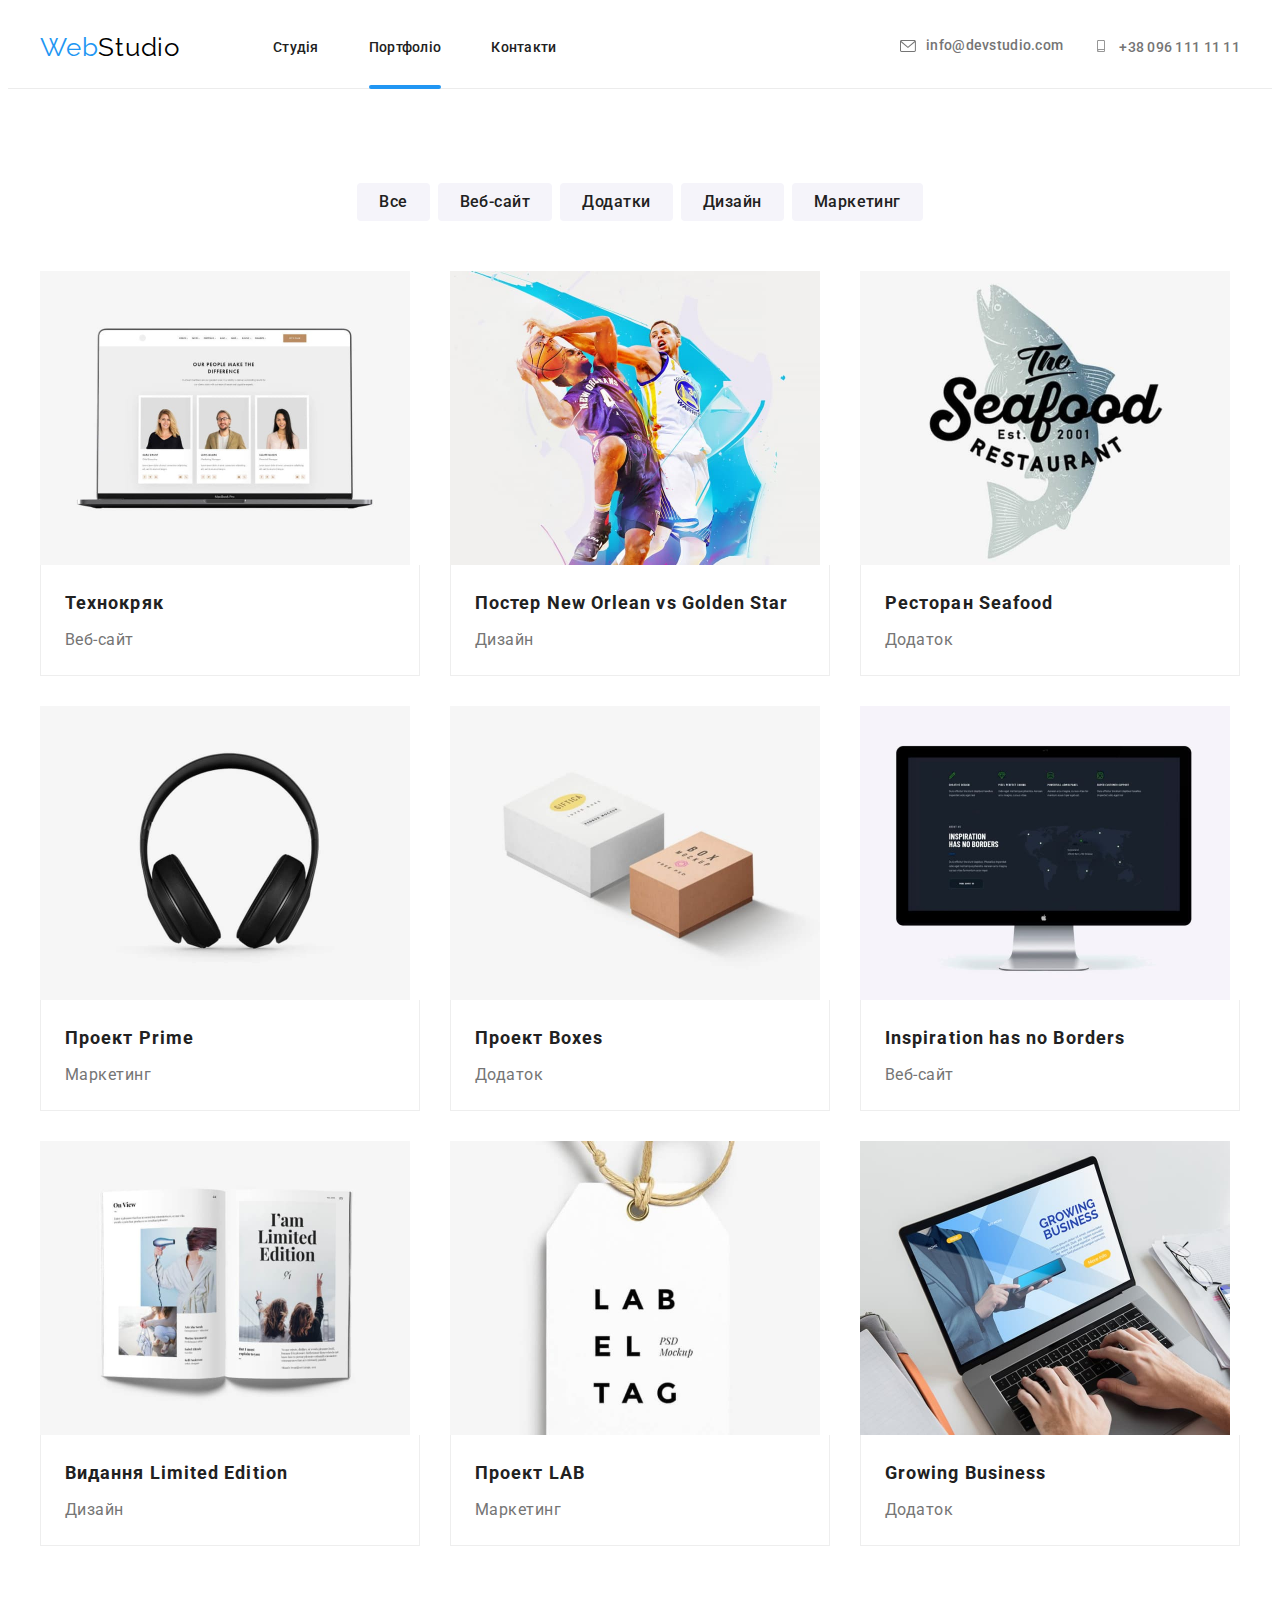
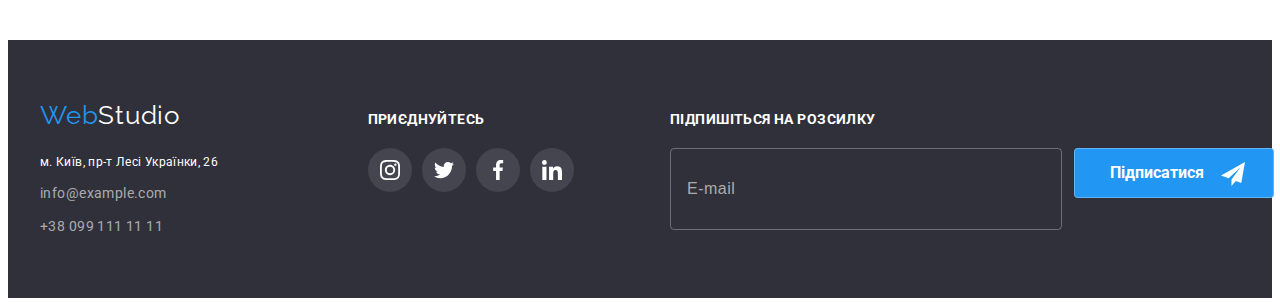
==== commit 29c5a5cc: "додає портфоліо" ====
--- a/portfolio.html
+++ b/portfolio.html
@@ -19,7 +19,7 @@
     <header class="header">
         <div class="container navigation">
             <nav class="navigation">
-                <a  class="header__logo logo link" href="./index.html">Web<span class="header__logo-studio logo link">Studio</span>
+                <a  class="header__logo logo link" href="./index.html">Web<span class="header__logo-studio header__logo-studio--color-dark logo link">Studio</span>
                 </a>
     
                 <ul class="navigation__list list">
@@ -49,179 +49,180 @@
             </ul>
         </div>
     </header>
-    <main class="main-portfolio">
+
+    <main class="portfolio-page">
         <section class="filter section">
             <div class="container">
                 <h2 class="visually-hidden">Фільтр</h2>
-                <ul class="filter-list list">
-                    <li class="filter-item">
-                        <button class="filter-btn" type="button">Все</button>
-                    </li>
-                    <li class="filter-item">
-                        <button class="filter-btn" type="button">Веб-сайт</button>
-                    </li>
-                    <li class="filter-item">
-                       <button class="filter-btn" type="button"> Додатки</button>
-                    </li>
-                    <li class="filter-item">
-                        <button class="filter-btn" type="button">Дизайн</button>
-                    </li>
-                    <li class="filter-item">
-                       <button class="filter-btn" type="button">Маркетинг</button>
+                <ul class="button__list list">
+                    <li class="button__item">
+                        <button class="filter__btn" type="button">Все</button>
+                    </li>
+                    <li class="button__item">
+                        <button class="filter__btn" type="button">Веб-сайт</button>
+                    </li>
+                    <li class="button__item">
+                       <button class="filter__btn" type="button"> Додатки</button>
+                    </li>
+                    <li class="button__item">
+                        <button class="filter__btn" type="button">Дизайн</button>
+                    </li>
+                    <li class="button__item">
+                       <button class="filter__btn" type="button">Маркетинг</button>
                     </li>
                 </ul>      
                 <h2 class="visually-hidden">Портфоліо</h2>
-                <ul class="portfolio-list list">
-                    <li class="portfolio-item">
-                        <a class="portfolio-cards-link link" href="#">
-                           <div class="portfolio-cards">
+                <ul class="example__list list">
+                    <li class="example__item">
+                        <a class="example__link link" href="#">
+                           <div class="example__cards">
                                 <img
                                 src="./images/portfolio_1.jpg"
                                 alt="Відкрита сторінка на ноутбуці з профілями"
                                 width="370">
-                                <p class="portfolio-cards-text">
+                                <p class="example__cards-text">
                                     Ресурс пропонує комплексні пропозиції з різним рівнем функціоналу та сервісів. Все це дозволить відвідувачу отримати вичерпні відомості про компанію чи приватну особу.
                                 </p>
                            </div>
-                            <div class="portfolio-item-list">
-                                <h3 class="portfolio-item-title">Технокряк</h3>
-                                <p class="portfolio-after-title">Веб-сайт</p>
-                            </div>
-                        </a>
-                    </li>
-                    <li class="portfolio-item">
-                         <a class="portfolio-cards-link link" href="#">
-                            <div class="portfolio-cards"> 
+                            <div class="example__conteiner">
+                                <h3 class="example__conteiner-title">Технокряк</h3>
+                                <p class="example__conteiner-after-title">Веб-сайт</p>
+                            </div>
+                        </a>
+                    </li>
+                    <li class="example__item">
+                         <a class="example__link link" href="#">
+                            <div class="example__cards"> 
                                 <img
                                 src="./images/portfolio_2.jpg"
                                 alt="два баскетболісти в стрибку з м'ячем"
                                 width="370">
-                                    <p class="portfolio-cards-text">
+                                    <p class="example__cards-text">
                                         Ресурс пропонує комплексні пропозиції з різним рівнем функціоналу та сервісів. Все це дозволить відвідувачу отримати вичерпні відомості про компанію чи приватну особу.
                                     </p>
                             </div>
-                                <div class="portfolio-item-list">
-                                    <h3 class="portfolio-item-title">Постер New Orlean vs Golden Star</h3>
-                                    <p class="portfolio-after-title">Дизайн</p>
+                                <div class="example__conteiner">
+                                    <h3 class="example__conteiner-title">Постер New Orlean vs Golden Star</h3>
+                                    <p class="example__conteiner-after-title">Дизайн</p>
                                 </div>
                          </a>
                     </li>
-                    <li class="portfolio-item">
-                        <a class="portfolio-cards-link link" href="#">
-                            <div class="portfolio-cards">
+                    <li class="example__item">
+                        <a class="example__link link" href="#">
+                            <div class="example__cards">
                                 <img
                                 src="./images/portfolio_3.jpg" 
                                 alt="логотип ресторану сіафуд"
                                 width="370">
-                                <p class="portfolio-cards-text">
-                                    Ресурс пропонує комплексні пропозиції з різним рівнем функціоналу та сервісів. Все це дозволить відвідувачу отримати вичерпні відомості про компанію чи приватну особу.
-                                </p>
-                            </div>
-                            <div class="portfolio-item-list">
-                                <h3 class="portfolio-item-title">Ресторан Seafood</h3>
-                                <p class="portfolio-after-title">Додаток</p>
-                            </div>
-                        </a>
-                    </li>
-                    <li class="portfolio-item">
-                        <a class="portfolio-cards-link link" href="#">
-                            <div class="portfolio-cards">
+                                <p class="example__cards-text">
+                                    Ресурс пропонує комплексні пропозиції з різним рівнем функціоналу та сервісів. Все це дозволить відвідувачу отримати вичерпні відомості про компанію чи приватну особу.
+                                </p>
+                            </div>
+                            <div class="example__conteiner">
+                                <h3 class="example__conteiner-title">Ресторан Seafood</h3>
+                                <p class="example__conteiner-after-title">Додаток</p>
+                            </div>
+                        </a>
+                    </li>
+                    <li class="example__item">
+                        <a class="example__link link" href="#">
+                            <div class="example__cards">
                                 <img
                                 src="./images/portfolio_4.jpg"
                                 alt="навушники"
                                 width="370">
-                                <p class="portfolio-cards-text">
-                                    Ресурс пропонує комплексні пропозиції з різним рівнем функціоналу та сервісів. Все це дозволить відвідувачу отримати вичерпні відомості про компанію чи приватну особу.
-                                </p>
-                            </div>
-                            <div class="portfolio-item-list">
-                                <h3 class="portfolio-item-title">Проект Prime</h3>
-                                <p class="portfolio-after-title">Маркетинг</p>
-                            </div>
-                        </a>
-                    </li>
-                    <li class="portfolio-item">
-                        <a class="portfolio-cards-link link" href="#">
-                            <div class="portfolio-cards">
+                                <p class="example__cards-text">
+                                    Ресурс пропонує комплексні пропозиції з різним рівнем функціоналу та сервісів. Все це дозволить відвідувачу отримати вичерпні відомості про компанію чи приватну особу.
+                                </p>
+                            </div>
+                            <div class="example__conteiner">
+                                <h3 class="example__conteiner-title">Проект Prime</h3>
+                                <p class="example__conteiner-after-title">Маркетинг</p>
+                            </div>
+                        </a>
+                    </li>
+                    <li class="example__item">
+                        <a class="example__link link" href="#">
+                            <div class="example__cards">
                                 <img
                                 src="./images/portfolio_5.jpg" 
                                 alt="дві коробки"
                                 width="370">
-                                <p class="portfolio-cards-text">
-                                    Ресурс пропонує комплексні пропозиції з різним рівнем функціоналу та сервісів. Все це дозволить відвідувачу отримати вичерпні відомості про компанію чи приватну особу.
-                                </p>
-                            </div>
-                            <div class="portfolio-item-list">
-                                    <h3 class="portfolio-item-title">Проект Boxes</h3>
-                                    <p class="portfolio-after-title">Додаток</p>
-                            </div>
-                        </a>
-                    </li>
-                    <li class="portfolio-item">
-                        <a class="portfolio-cards-link link" href="#">
-                            <div class="portfolio-cards">
+                                <p class="example__cards-text">
+                                    Ресурс пропонує комплексні пропозиції з різним рівнем функціоналу та сервісів. Все це дозволить відвідувачу отримати вичерпні відомості про компанію чи приватну особу.
+                                </p>
+                            </div>
+                            <div class="example__conteiner">
+                                    <h3 class="example__conteiner-title">Проект Boxes</h3>
+                                    <p class="example__conteiner-after-title">Додаток</p>
+                            </div>
+                        </a>
+                    </li>
+                    <li class="example__item">
+                        <a class="example__link link" href="#">
+                            <div class="example__cards">
                                 <img
                                 src="./images/portfolio_6.jpg"
                                 alt="екран комп'ютера з катрою"
                                 width="370">
-                                <p class="portfolio-cards-text">
-                                    Ресурс пропонує комплексні пропозиції з різним рівнем функціоналу та сервісів. Все це дозволить відвідувачу отримати вичерпні відомості про компанію чи приватну особу.
-                                </p>
-                            </div>
-                            <div class="portfolio-item-list">
-                                <h3 class="portfolio-item-title">Inspiration has no Borders</h3>
-                                <p class="portfolio-after-title">Веб-сайт</p>
-                            </div>
-                        </a>
-                    </li>
-                    <li class="portfolio-item">
-                        <a class="portfolio-cards-link link" href="#">
-                            <div class="portfolio-cards">
+                                <p class="example__cards-text">
+                                    Ресурс пропонує комплексні пропозиції з різним рівнем функціоналу та сервісів. Все це дозволить відвідувачу отримати вичерпні відомості про компанію чи приватну особу.
+                                </p>
+                            </div>
+                            <div class="example__conteiner">
+                                <h3 class="example__conteiner-title">Inspiration has no Borders</h3>
+                                <p class="example__conteiner-after-title">Веб-сайт</p>
+                            </div>
+                        </a>
+                    </li>
+                    <li class="example__item">
+                        <a class="example__link link" href="#">
+                            <div class="example__cards">
                                 <img
                                 src="./images/portfolio_7.jpg" 
                                 alt="розгорнутий журнал"
                                 width="370">
-                                <p class="portfolio-cards-text">
-                                    Ресурс пропонує комплексні пропозиції з різним рівнем функціоналу та сервісів. Все це дозволить відвідувачу отримати вичерпні відомості про компанію чи приватну особу.
-                                </p>
-                            </div>
-                            <div class="portfolio-item-list">
-                                <h3 class="portfolio-item-title">Видання Limited Edition</h3>
-                                <p class="portfolio-after-title">Дизайн</p>
-                            </div>
-                        </a>
-                    </li>
-                    <li class="portfolio-item">
-                        <a class="portfolio-cards-link link" href="#">
-                            <div class="portfolio-cards">
+                                <p class="example__cards-text">
+                                    Ресурс пропонує комплексні пропозиції з різним рівнем функціоналу та сервісів. Все це дозволить відвідувачу отримати вичерпні відомості про компанію чи приватну особу.
+                                </p>
+                            </div>
+                            <div class="example__conteiner">
+                                <h3 class="example__conteiner-title">Видання Limited Edition</h3>
+                                <p class="example__conteiner-after-title">Дизайн</p>
+                            </div>
+                        </a>
+                    </li>
+                    <li class="example__item">
+                        <a class="example__link link" href="#">
+                            <div class="example__cards">
                                 <img
                                 src="./images/portfolio_8.jpg" 
                                 alt="лейбл"
                                 width="370">
-                                <p class="portfolio-cards-text">
-                                    Ресурс пропонує комплексні пропозиції з різним рівнем функціоналу та сервісів. Все це дозволить відвідувачу отримати вичерпні відомості про компанію чи приватну особу.
-                                </p>
-                            </div>
-                            <div class="portfolio-item-list">
-                                <h3 class="portfolio-item-title">Проект LAB</h3>
-                                <p class="portfolio-after-title">Маркетинг</p>
-                            </div>
-                        </a>
-                    </li>
-                    <li class="portfolio-item">
-                        <a class="portfolio-cards-link link" href="#">
-                            <div class="portfolio-cards"> 
+                                <p class="example__cards-text">
+                                    Ресурс пропонує комплексні пропозиції з різним рівнем функціоналу та сервісів. Все це дозволить відвідувачу отримати вичерпні відомості про компанію чи приватну особу.
+                                </p>
+                            </div>
+                            <div class="example__conteiner">
+                                <h3 class="example__conteiner-title">Проект LAB</h3>
+                                <p class="example__conteiner-after-title">Маркетинг</p>
+                            </div>
+                        </a>
+                    </li>
+                    <li class="example__item">
+                        <a class="example__link link" href="#">
+                            <div class="example__cards"> 
                                 <img 
                                 src="./images/portfolio_9.jpg" 
                                 alt="руки які друкують на ноутбуці"
                                 width="370">
-                                <p class="portfolio-cards-text">
-                                    Ресурс пропонує комплексні пропозиції з різним рівнем функціоналу та сервісів. Все це дозволить відвідувачу отримати вичерпні відомості про компанію чи приватну особу.
-                                </p>
-                            </div>
-                            <div class="portfolio-item-list">
-                                <h3 class="portfolio-item-title">Growing Business</h3>
-                                <p class="portfolio-after-title">Додаток</p>
+                                <p class="example__cards-text">
+                                    Ресурс пропонує комплексні пропозиції з різним рівнем функціоналу та сервісів. Все це дозволить відвідувачу отримати вичерпні відомості про компанію чи приватну особу.
+                                </p>
+                            </div>
+                            <div class="example__conteiner">
+                                <h3 class="example__conteiner-title">Growing Business</h3>
+                                <p class="example__conteiner-after-title">Додаток</p>
                             </div>
                         </a>
                     </li>
@@ -229,46 +230,47 @@
             </div>
          </section>
     </main>
+    
     <footer class="footer">
-        <div class="container footer-main">
-            <div class="footer-pre">
-                <a class="footer-logo logo link" href="/"> Web<span class="logo-color-footer logo link">Studio</span>
+        <div class="container footer__conteiner">
+            <div class="information">
+                <a class="logo__footer logo link" href="/"> Web<span class="logo__footer-studio  logo__footer-studio--color-light logo link">Studio</span>
                 </a>
                 <address class="address">
-                    <ul class="address-list list">
-                        <li class="address-item"><a href="https://goo.gl/maps/31fkkudy4Th9jDAP7" class="address-location link">м. Київ, пр-т Лесі Українки, 26</a></li>
-                        <li class="address-item"><a href="mailto:info@example.com" class="address-mail link">info@example.com</a> </li>
-                        <li class="address-item"><a href="tel:+380991111111" class="address-tel link">+38 099 111 11 11</a></li>
+                    <ul class="address__list list">
+                        <li class="address__item"><a href="https://goo.gl/maps/31fkkudy4Th9jDAP7" class="address__location link">м. Київ, пр-т Лесі Українки, 26</a></li>
+                        <li class="address__item"><a href="mailto:info@example.com" class="address__mail link">info@example.com</a> </li>
+                        <li class="address__item"><a href="tel:+380991111111" class="address__tel link">+38 099 111 11 11</a></li>
                     </ul>
                 </address>
             </div>
-            <div class="footer-after">
-                <h2 class="footer-after-title">Приєднуйтесь</h2>
-                <ul class="footer-icons-list list">
-                    <li class="footer-icons-item">
-                        <a class="footer-icons-link link" href="/">
-                            <svg class="footer-icons-soc" width="20" height="20">
+            <div class="join">
+                <h2 class="join__after-title">Приєднуйтесь</h2>
+                <ul class="media__list list">
+                    <li class="media__item">
+                        <a class="media__link link" href="/">
+                            <svg class="img" width="20" height="20">
                                 <use href="./images/icons.svg#icon-instagram"></use>
                             </svg>
                         </a>
                     </li>
-                    <li class="footer-icons-item">
-                        <a class="footer-icons-link link" href="/">
-                            <svg class="footer-icons-soc" width="20" height="20">
+                    <li class="media__item">
+                        <a class="media__link link" href="/">
+                            <svg class="img" width="20" height="20">
                                 <use href="./images/icons.svg#icon-twitter"></use>
                             </svg>
                         </a>
                     </li>
-                    <li class="footer-icons-item">
-                        <a class="footer-icons-link link" href="/">
-                            <svg class="footer-icons-soc" width="20" height="20">
+                    <li class="media__item">
+                        <a class="media__link link" href="/">
+                            <svg class="img" width="20" height="20">
                                 <use href="./images/icons.svg#icon-facebook"></use>
                             </svg>
                         </a>
                     </li>
-                    <li class="footer-icons-item">
-                        <a class="footer-icons-link link" href="/">
-                            <svg class="footer-icons-soc" width="20" height="20">
+                    <li class="media__item">
+                        <a class="media__link link" href="/">
+                            <svg class="img" width="20" height="20">
                                 <use href="./images/icons.svg#icon-linkedin"></use>
                             </svg>
                         </a>
@@ -276,15 +278,16 @@
                 </ul>
             </div>  
 
-            <div class="footer-form">
-                <h2 class="footer-form-title">Підпишіться на розсилку</h2>
-                <form class="footer-form-submit">
-                        <textarea class="comment-footer" name="footer-form" id="email" placeholder="E-mail"></textarea>
-                    <div class="footer-submit">
-                        <button class="btn-footer-submit btn" type="submit">
+            <div class="subscribe">
+                <h2 class="subscribe__title">Підпишіться на розсилку</h2>
+                <form class="subscribe__form">
+                     <label for="user-email" class="is-hidden"></label>
+                     <input class="comment__email" name="footer-form" id="user-email" placeholder="E-mail"></input>
+                    <div class="submit">
+                        <button class="btn__subscribe btn" type="submit">
                             Підписатися
                             <span>
-                                <svg class="footer-submit-icon" width="24" height="24">
+                                <svg class="picture" width="24" height="24">
                                     <use href="./images/icons.svg#icon-send"></use>
                                 </svg>
                             </span>
--- a/css/main.min.css
+++ b/css/main.min.css
@@ -1 +1 @@
-:root{--title-text-color:#212121;--button-text-color:#212121;--primary-backgraund-color:#FFFFFF;--primary-text-color:#757575;--first-logo-color:#2196F3;--button-active-color:#2196F3;--button-color:#F5F4FA;--about-backgraund-color:#F5F4FA;--hero-backgraund-color:#2F303A;--second-logo-color:#000000;--hero-color:#FFFFFF;--timing-function:cubic-bezier(0.4, 0, 0.2, 1) }p,h1,h2,h3,h4,h5,h6{margin-top:0;margin-bottom:0}ul{margin:0;padding-left:0}img{display:block;max-width:100%;height:auto}address{font-style:normal}body{color:var(--primary-text-color);font-family:Roboto,sans-serif;background-color:var(--primary-backgraund-color)}.list{list-style:none;margin:0px;padding:0px}.link{text-decoration:none}.section{padding-top:94px;padding-bottom:94px}.current{color:var(--button-active-color)}.visually-hidden{position:absolute;white-space:nowrap;width:1px;height:1px;overflow:hidden;border:0;padding:0;clip:rect(0 0 0 0);clip-path:inset(50%);margin:-1px;margin-top:0px}.btn-footer-submit,.comment-footer::placeholder,.footer-icons-link,.customer-item-example,.soc__link,.cards__icon,.about__item-text,.features__list__item-link,.form-field-checkbox,.check-text span,.check-text,.button-x,.contacts__link-mail,.navigation{display:flex;align-items:center}.container{margin-left:auto;margin-right:auto;width:1200px;padding-left:15px;padding-right:15px}.title{font-weight:700;font-size:36px;line-height:1.17;letter-spacing:.03em;text-align:center;color:var(--title-text-color)}.navy{font-weight:500;font-size:14px;line-height:1.14;letter-spacing:.02em}.btn{font-family:inherit;font-weight:700;font-size:16px;line-height:1.88;width:200px;height:50px;color:var(--hero-color);background-color:var(--button-active-color);cursor:pointer}.logo{display:inline-block;font-family:"Raleway";font-size:26px;line-height:1.19;letter-spacing:.03em}.header__logo{padding-top:24px;padding-bottom:25px;color:var(--first-logo-color)}.header__logo-studio{color:var(--second-logo-color);padding-top:0px;padding-bottom:0px}.header{background-color:var(--primary-backgraund-color);border:1px solid #ececec;border-top:none;border-right:none;border-left:none}.navigation__list{display:flex;margin-left:93px;position:relative}.navigation__list .navigation__item+.navigation__item{margin-left:50px}.navigation__list .navigation__link{display:block;padding-top:32px;padding-bottom:32px}.navigation__link{position:relative;display:block;color:var(--title-text-color);transition:color 250ms var(--timing-function)}.navigation__link:hover,.navigation__link:focus{color:var(--button-active-color)}.navigation__link.current::after{content:"";position:absolute;left:0;bottom:-1px;display:block;width:100%;height:4px;border-radius:2px;background-color:var(--button-active-color);opacity:1;transition:opacity 250ms var(--timing-function)}.contacts__list{display:flex;margin-left:auto;justify-content:center}.contacts__list .contacts__item+.contacts__item{margin-left:30px}.contacts__link{font-weight:500;font-size:14px;line-height:.14;letter-spacing:.02em;color:var(--primary-text-color);padding-top:32px;padding-bottom:32px}.contacts__link-mail{transition:color 250ms var(--timing-function)}.contacts__link-mail:hover,.contacts__link-mail:focus{color:var(--button-active-color)}.contacts__link-tel{display:flex;align-items:baseline;height:16px;margin-left:0;transition:color 250ms var(--timing-function)}.contacts__link-tel:hover,.contacts__link-tel:focus{color:var(--button-active-color)}.contacts__icon{margin-right:10px;fill:currentColor}.hero{background-color:var(--hero-backgraund-color);padding-top:200px;padding-bottom:200px;min-height:600px;background-image:linear-gradient(to right, rgba(47, 48, 58, 0.4), rgba(47, 48, 58, 0.4)),url(../images/hero.jpg);background-repeat:no-repeat;background-position:center;background-size:cover;max-width:1600px;margin:0 auto}.hero__title{max-width:696px;font-size:44px;line-height:1.36;letter-spacing:.06em;text-transform:uppercase;color:var(--hero-color);margin:0 auto;margin-bottom:30px;text-align:center;padding-left:5px;padding-right:5px}.hero__btn{display:block;margin:0 auto;box-shadow:0px 4px 4px rgba(0,0,0,.15);border-radius:4px;min-width:216px;border-style:none;padding:10px 32px}.backdrop{position:fixed;width:100%;height:100%;top:0;left:0;background-color:rgba(0,0,0,.2);transition:opacity 500ms var(--timing-function),visibility 500ms var(--timing-function)}.backdrop.is-hidden{opacity:0;pointer-events:none;visibility:hidden}textarea{resize:none}.modal{position:absolute;top:50%;left:50%;border-radius:10px;width:528px;height:581px;padding:40px;background-color:#fff;transform:translate(-50%, -50%) scale(1);transition:transform 500ms var(--timing-function),min-height 500ms var(--timing-function)}.button-x{position:absolute;top:8px;right:8px;width:30px;height:30px;background-color:#fff;border:1px solid rgba(0,0,0,.1);border-radius:50%;background-color:rgba(0,0,0,0);cursor:pointer}.button-x:hover .button-icon,.button-x:focus .button-icon{fill:var(--button-active-color)}.backdrop.is-hidden .modal{transform:translate(-50%, -50%) scale(0);min-height:0}.form-title{font-weight:700;font-size:20px;line-height:1.15;letter-spacing:.03em;text-align:center;color:var(--title-text-color);margin-bottom:12px}.form-field{display:flex;flex-direction:column;margin:0;padding:0;margin-bottom:10px}.input-wrap{position:relative}.imput-title{display:block;font-size:12px;line-height:1.17;letter-spacing:.01em;margin-bottom:4px;color:var(--primary-text-color)}.form-icon{position:absolute;left:12px;top:50%;transform:translateY(-50%)}.form-input:focus~.form-icon{fill:var(--button-active-color)}.form-input{width:100%;height:40px;border:1px solid rgba(33,33,33,.2);border-radius:4px;padding:12px 12px 12px 42px;font-weight:12;color:var(--button-text-color);cursor:pointer}.form-input:focus{outline-color:var(--button-active-color)}.form-input::placeholder{font-size:12px;line-height:1.17;letter-spacing:.01em;color:rgba(117,117,117,.5)}.form-comment{margin-bottom:20px}.comment{width:100%;height:120px;border:1px solid rgba(33,33,33,.2);border-radius:4px;padding:12px 16px;font-size:12px;line-height:1.17;letter-spacing:.01em;color:var(--button-text-color);cursor:pointer;transition:outline-color 250ms var(--timing-function)}.comment::placeholder{font-size:12px;line-height:1.17;letter-spacing:.01em}.comment:focus{outline-color:var(--button-active-color)}.checkbox{-webkit-perspective:none;-moz-appearance:none;appearance:none;position:absolut}.checkbox:checked+.check-text span{background-color:var(--button-active-color);border:var(--button-active-color)}.checkbox:checked+.check-text .icon-check{fill:var(--primary-backgraund-color)}.checkbox:focus+.check-text span{border-color:var(--button-active-color)}.check-text{justify-content:center;font-size:14px;line-height:1.71;letter-spacing:.03em;color:var(--primary-text-color);transition:background-color 250ms var(--timing-function),border 250ms var(--timing-function),border-color 250ms var(--timing-function)}.check-text span{justify-content:center;width:16px;height:15px;border:2px solid var(--button-text-color);border-radius:3px;margin-right:7px}.icon-check{fill:rgba(0,0,0,0);transition:fill 250ms var(--timing-function)}.btn-submit{display:block;margin:0 auto;border:rgba(0,0,0,0);box-shadow:0px 4px 4px rgba(0,0,0,.15);border-radius:4px;transition:outline 250ms var(--timing-function)}.btn-submit:focus{outline:var(--button-active-color)}.form-field-checkbox{justify-content:center;position:relative;width:100%;height:24px;margin-bottom:30px}.form-checkbox-link{font-size:14px;line-height:1.71;letter-spacing:.03em;color:var(--button-active-color)}.features .features__list{display:flex}.features__list__item{flex-basis:calc((100% - 90px)/4);margin-right:30px}.features__list__item:not(:last-child){margin-right:30px}.features__list__item-link{justify-content:center;width:270px;height:120px;background:#f5f4fa;border-radius:4px;margin-bottom:30px}.features__list__item-title{font-weight:700;font-size:14px;line-height:1.14;letter-spacing:.03em;text-transform:uppercase;color:var(--title-text-color);margin-top:0px;margin-bottom:10px}.features__list__item-after-title{font-size:14px;line-height:1.71;letter-spacing:.03em;color:var(--primary-text-color);margin-top:0px}.about{padding-top:0}.about__title{margin-bottom:50px}.about__list{display:flex}.about__item-cards{position:relative}.about__item:not(:last-child){margin-right:30px}.about__item-text{position:absolute;justify-content:center;font-weight:700;font-size:14px;line-height:1.14;letter-spacing:.03em;left:0;bottom:0;width:100%;min-height:70px;text-align:center;text-transform:uppercase;color:var(--hero-color);background-color:rgba(47,48,58,.8)}.team{background-color:var(--about-backgraund-color)}.team__title{padding-bottom:0px;margin-top:0px;margin-bottom:50px}.cards__list{display:flex}.cards__item{background-color:var(--primary-backgraund-color);box-shadow:0px 1px 3px rgba(0,0,0,.12),0px 1px 1px rgba(0,0,0,.14),0px 2px 1px rgba(0,0,0,.2);border-radius:0px 0px 4px 4px;flex-basis:calc((100% - 90px)/4)}.cards__item:not(:last-child){margin-right:30px}.cards__item-list{padding-top:30px;padding-bottom:30px;padding-left:5px;padding-right:5px}.cards__item-title{text-align:center;font-weight:500;font-size:16px;line-height:1.19;letter-spacing:.03em;color:var(--title-text-color);margin-top:0px;margin-bottom:10px}.cards__after-title{text-align:center;font-size:16px;line-height:1.19;letter-spacing:.03em;color:var(--primary-text-color);margin-bottom:16px}.cards__icon{justify-content:center;gap:10px}.soc__item{fill:#afb1b8;transition:fill 250ms var(--timing-function)}.soc__link:hover .soc__item,.soc__link:focus .soc__item{fill:var(--hero-color)}.soc__link{justify-content:center;width:44px;height:44px;border-radius:50%;background-color:var(--primary-backgraund-color);transition:background-color 250ms var(--timing-function)}.soc__link:hover,.soc__link:focus{background-color:var(--button-active-color)}.regular-customers{padding-top:94px 200px 94px 200px}.customers-title{padding-bottom:0px;margin-top:0px;margin-bottom:50px}.customers-list{display:flex;justify-content:center;gap:30px}.customer-item-example{justify-content:center;width:170px;height:92px;border-radius:4px;border:1px solid #afb1b8;box-sizing:border-box;transition:border-color 250ms var(--timing-function)}.customer-item-example:hover,.customer-item-example:focus{border-color:var(--button-active-color)}.customer-icons{fill:#afb1b8;transition:fill 250ms var(--timing-function)}.customer-item-example:hover .customer-icons,.customer-item-example:focus .customer-icons{fill:var(--button-active-color)}.footer{background-color:var(--hero-backgraund-color);padding-top:60px;padding-bottom:60px}.footer-logo{color:var(--button-active-color);padding-top:0px;padding-bottom:0px;margin-bottom:20px}.logo-color-footer{color:var(--hero-color);padding-top:0px;padding-bottom:0px}.address{font-style:unset;margin-top:0px}.address-location{font-size:12px;line-height:1.71;letter-spacing:.03em;margin-top:0px;color:var(--hero-color);transition:color 250ms var(--timing-function)}.address-item:not(:last-child){margin-bottom:9px}.address-location:hover,.address-location:focus,.address-mail:hover,.address-mail:focus,.address-tel:hover,.address-tel:focus{color:var(--button-active-color)}.address-tel{margin-top:0px}.address-mail,.address-tel{font-size:14px;line-height:1.71;letter-spacing:.03em;color:rgba(255,255,255,.6);transition:color 250ms var(--timing-function)}.footer-title{font-weight:700;font-size:14px;line-height:1.14;letter-spacing:.03em;text-transform:uppercase;color:var(--hero-color)}.footer-main{display:flex;align-items:baseline;justify-content:space-between}.footer-pre{width:231px}.footer-after{width:206px}.footer-after-title{font-weight:700;font-size:14px;line-height:1.14;letter-spacing:.03em;text-transform:uppercase;margin-bottom:20px;color:var(--hero-color)}.footer-icons-list{display:flex;justify-content:center;gap:10px}.footer-icons-link{justify-content:center;width:44px;height:44px;border-radius:50%;background-color:rgba(255,255,255,.1);transition:background-color 250ms var(--timing-function)}.footer-icons-link:hover,.footer-icons-link:focus{background-color:var(--button-active-color)}.footer-icons-soc{fill:var(--hero-color)}.footer-form{display:flex;flex-direction:column;justify-content:center;align-items:flex-start;width:570px;height:86px}.footer-form-title{font-weight:700;font-size:14px;line-height:1.14;letter-spacing:.03em;text-transform:uppercase;color:var(--hero-color);margin-bottom:20px}.footer-form-submit{display:flex}.comment-footer{width:358px;height:50px;margin-right:12px;padding:15px 16px;overflow:hidden;color:var(--hero-color);outline:currentColor;border:1px solid rgba(255,255,255,.3);border-radius:4px;background-color:rgba(0,0,0,0);transition:color 250ms var(--timing-function),filter 250ms var(--timing-function),border-color 250ms var(--timing-function)}.comment-footer:focus{filter:drop-shadow(0px 4px 4px rgba(0, 0, 0, 0.15));color:var(--hero-color);border-color:var(--button-color)}.comment-footer::placeholder{font-size:16px;line-height:1.25;letter-spacing:.03em;color:rgba(255,255,255,.6)}.btn-footer-submit{justify-content:center;position:relative;padding:10px 62px 10px 28px;outline:var(--button-active-color);border:1px solid rgba(255,255,255,.3);border-radius:4px;transition:color 250ms var(--timing-function),box-shadow 250ms var(--timing-function)}.btn-footer-submit:focus{outline:var(--button-active-color);box-shadow:0px 4px 4px rgba(0,0,0,.15)}.footer-submit-icon{fill:currentColor;position:absolute;right:28px;top:13px}.filter-list{display:flex;min-width:574px;justify-content:center;margin-bottom:50px}.filter-item:not(:last-child){margin-right:8px}.filter-btn{display:block;font-weight:500;font-size:16px;line-height:1.62;letter-spacing:.03em;padding:6px 22px;border:none;border-radius:4px;cursor:pointer;font-family:inherit;text-align:center;color:var(--button-text-color);background-color:var(--button-color);transition:color 250ms var(--timing-function),background-color 250ms var(--timing-function),box-shadow 250ms var(--timing-function)}.filter-btn:hover,.filter-btn:focus{color:var(--hero-color);background-color:var(--button-active-color);box-shadow:0px 3px 1px rgba(0,0,0,.1),0px 1px 2px rgba(0,0,0,.08),0px 2px 2px rgba(0,0,0,.12)}.portfolio-list{display:flex;flex-wrap:wrap}.portfolio-cards-link{display:block;transition:box-shadow 250ms var(--timing-function)}.portfolio-cards-link:hover,.portfolio-cards-link:focus{box-shadow:0 1px 1px rgba(0,0,0,.12),0 4px 4px rgba(0,0,0,.06),1px 4px 6px rgba(0,0,0,.16)}.portfolio-cards{position:relative;overflow:hidden}.portfolio-cards-text{position:absolute;font-size:18px;line-height:1.56;letter-spacing:.03em;top:0;left:0;padding:63px 24px 63px 24px;background-color:rgba(33,150,243,.9);color:var(--hero-color);width:100%;height:100%;transform:translateY(101%);transition:transform 250ms var(--timing-function);overflow:auto}.portfolio-cards-link:hover .portfolio-cards-text{transform:translateY(0)}.portfolio-item{flex-basis:calc((100% - 60px)/3);color:var(--primary-backgraund-color);background-color:var(--primary-backgraund-color);margin-right:30px;margin-bottom:30px}.portfolio-item:nth-child(3n){margin-right:0px}.portfolio-item:nth-last-child(-n+3){margin-bottom:0px}.portfolio-item-list{padding:20px 24px 20px 24px;border:1px solid #eee;border-top:none}.portfolio-item-title{font-weight:700;font-size:18px;line-height:2;letter-spacing:.06em;color:var(--title-text-color);margin-bottom:4px}.portfolio-after-title{font-size:16px;line-height:1.88;letter-spacing:.03em;color:var(--primary-text-color);padding-bottom:0px}/*# sourceMappingURL=main.min.css.map */+:root{--title-text-color:#212121;--button-text-color:#212121;--primary-backgraund-color:#FFFFFF;--primary-text-color:#757575;--first-logo-color:#2196F3;--button-active-color:#2196F3;--button-color:#F5F4FA;--about-backgraund-color:#F5F4FA;--hero-backgraund-color:#2F303A;--second-logo-color:#000000;--hero-color:#FFFFFF;--timing-function:cubic-bezier(0.4, 0, 0.2, 1) }p,h1,h2,h3,h4,h5,h6{margin-top:0;margin-bottom:0}ul{margin:0;padding-left:0}img{display:block;max-width:100%;height:auto}address{font-style:normal}body{color:var(--primary-text-color);font-family:Roboto,sans-serif;background-color:var(--primary-backgraund-color)}.list{list-style:none;margin:0px;padding:0px}.link{text-decoration:none}.section{padding-top:94px;padding-bottom:94px}.current{color:var(--button-active-color)}.visually-hidden{position:absolute;white-space:nowrap;width:1px;height:1px;overflow:hidden;border:0;padding:0;clip:rect(0 0 0 0);clip-path:inset(50%);margin:-1px;margin-top:0px}.btn__subscribe,.comment__email::placeholder,.media__link,.client__item-example,.soc__link,.cards__icon,.about__item-text,.features__list__item-link,.check__text span,.check__text,.form__field-checkbox,.button__x,.contacts__link-mail,.navigation{display:flex;align-items:center}.container{margin-left:auto;margin-right:auto;width:1200px;padding-left:15px;padding-right:15px}.logo{display:inline-block;font-family:"Raleway";font-size:26px;line-height:1.19;letter-spacing:.03em}.header__logo-studio--color-dark{color:var(--second-logo-color)}.logo__footer-studio--color-light{color:var(--hero-color)}.title{font-weight:700;font-size:36px;line-height:1.17;letter-spacing:.03em;text-align:center;color:var(--title-text-color)}.navy{font-weight:500;font-size:14px;line-height:1.14;letter-spacing:.02em}.btn{font-family:inherit;font-weight:700;font-size:16px;line-height:1.88;width:200px;height:50px;color:var(--hero-color);background-color:var(--button-active-color);cursor:pointer}.header__logo{padding-top:24px;padding-bottom:25px;color:var(--first-logo-color)}.header__logo-studio{padding-top:0px;padding-bottom:0px}.header{background-color:var(--primary-backgraund-color);border:1px solid #ececec;border-top:none;border-right:none;border-left:none}.navigation__list{display:flex;margin-left:93px;position:relative}.navigation__list .navigation__item+.navigation__item{margin-left:50px}.navigation__list .navigation__link{display:block;padding-top:32px;padding-bottom:32px}.navigation__link{position:relative;display:block;color:var(--title-text-color);transition:color 250ms var(--timing-function)}.navigation__link:hover,.navigation__link:focus{color:var(--button-active-color)}.navigation__link.current::after{content:"";position:absolute;left:0;bottom:-1px;display:block;width:100%;height:4px;border-radius:2px;background-color:var(--button-active-color);opacity:1;transition:opacity 250ms var(--timing-function)}.contacts__list{display:flex;margin-left:auto;justify-content:center}.contacts__list .contacts__item+.contacts__item{margin-left:30px}.contacts__link{font-weight:500;font-size:14px;line-height:.14;letter-spacing:.02em;color:var(--primary-text-color);padding-top:32px;padding-bottom:32px}.contacts__link-mail{transition:color 250ms var(--timing-function)}.contacts__link-mail:hover,.contacts__link-mail:focus{color:var(--button-active-color)}.contacts__link-tel{display:flex;align-items:baseline;height:16px;margin-left:0;transition:color 250ms var(--timing-function)}.contacts__link-tel:hover,.contacts__link-tel:focus{color:var(--button-active-color)}.contacts__icon{margin-right:10px;fill:currentColor}.hero{background-color:var(--hero-backgraund-color);padding-top:200px;padding-bottom:200px;min-height:600px;background-image:linear-gradient(to right, rgba(47, 48, 58, 0.4), rgba(47, 48, 58, 0.4)),url(../images/hero.jpg);background-repeat:no-repeat;background-position:center;background-size:cover;max-width:1600px;margin:0 auto}.hero__title{max-width:696px;font-size:44px;line-height:1.36;letter-spacing:.06em;text-transform:uppercase;color:var(--hero-color);margin:0 auto;margin-bottom:30px;text-align:center;padding-left:5px;padding-right:5px}.hero__btn{display:block;margin:0 auto;box-shadow:0px 4px 4px rgba(0,0,0,.15);border-radius:4px;min-width:216px;border-style:none;padding:10px 32px}.backdrop{position:fixed;width:100%;height:100%;top:0;left:0;background-color:rgba(0,0,0,.2);transition:opacity 500ms var(--timing-function),visibility 500ms var(--timing-function)}.backdrop.is-hidden{opacity:0;pointer-events:none;visibility:hidden}textarea{resize:none}.modal{position:absolute;top:50%;left:50%;border-radius:10px;width:528px;height:581px;padding:40px;background-color:#fff;transform:translate(-50%, -50%) scale(1);transition:transform 500ms var(--timing-function),min-height 500ms var(--timing-function)}.button__x{position:absolute;top:8px;right:8px;width:30px;height:30px;background-color:#fff;border:1px solid rgba(0,0,0,.1);border-radius:50%;background-color:rgba(0,0,0,0);cursor:pointer}.button__x:hover .button__icon,.button__x:focus .button__icon{fill:var(--button-active-color)}.backdrop.is-hidden .modal{transform:translate(-50%, -50%) scale(0);min-height:0}.form__title{font-weight:700;font-size:20px;line-height:1.15;letter-spacing:.03em;text-align:center;color:var(--title-text-color);margin-bottom:12px}.form__field{display:flex;flex-direction:column;margin:0;padding:0;margin-bottom:10px}.form__label{display:block;font-size:12px;line-height:1.17;letter-spacing:.01em;margin-bottom:4px;color:var(--primary-text-color)}.input__wrap{position:relative}.form__input{width:100%;height:40px;border:1px solid rgba(33,33,33,.2);border-radius:4px;padding:12px 12px 12px 42px;font-weight:12;color:var(--button-text-color);cursor:pointer}.form__input:focus{outline-color:var(--button-active-color)}.form__input::placeholder{font-size:12px;line-height:1.17;letter-spacing:.01em;color:rgba(117,117,117,.5)}.form__icon{position:absolute;left:12px;top:50%;transform:translateY(-50%)}.form__input:focus~.form__icon{fill:var(--button-active-color)}.form__comment{margin-bottom:20px}.comment{width:100%;height:120px;border:1px solid rgba(33,33,33,.2);border-radius:4px;padding:12px 16px;font-size:12px;line-height:1.17;letter-spacing:.01em;color:var(--button-text-color);cursor:pointer;transition:outline-color 250ms var(--timing-function)}.comment::placeholder{font-size:12px;line-height:1.17;letter-spacing:.01em}.comment:focus{outline-color:var(--button-active-color)}.checkbox{-webkit-perspective:none;-moz-appearance:none;appearance:none;position:absolut}.checkbox:checked+.check__text span{background-color:var(--button-active-color);border:var(--button-active-color)}.checkbox:checked+.check__text .icon__check{fill:var(--primary-backgraund-color)}.checkbox:focus+.check__text span{border-color:var(--button-active-color)}.form__field-checkbox{justify-content:center;position:relative;width:100%;height:24px;margin-bottom:30px}.form__checkbox-link{font-size:14px;line-height:1.71;letter-spacing:.03em;color:var(--button-active-color)}.check__text{justify-content:center;font-size:14px;line-height:1.71;letter-spacing:.03em;color:var(--primary-text-color);transition:background-color 250ms var(--timing-function),border 250ms var(--timing-function),border-color 250ms var(--timing-function)}.check__text span{justify-content:center;width:16px;height:15px;border:2px solid var(--button-text-color);border-radius:3px;margin-right:7px}.icon__check{fill:rgba(0,0,0,0);transition:fill 250ms var(--timing-function)}.btn__submit{display:block;margin:0 auto;border:rgba(0,0,0,0);box-shadow:0px 4px 4px rgba(0,0,0,.15);border-radius:4px;transition:outline 250ms var(--timing-function)}.btn__submit:focus{outline:var(--button-active-color)}.features .features__list{display:flex}.features__list__item{flex-basis:calc((100% - 90px)/4);margin-right:30px}.features__list__item:not(:last-child){margin-right:30px}.features__list__item-link{justify-content:center;width:270px;height:120px;background:#f5f4fa;border-radius:4px;margin-bottom:30px}.features__list__item-title{font-weight:700;font-size:14px;line-height:1.14;letter-spacing:.03em;text-transform:uppercase;color:var(--title-text-color);margin-top:0px;margin-bottom:10px}.features__list__item-after-title{font-size:14px;line-height:1.71;letter-spacing:.03em;color:var(--primary-text-color);margin-top:0px}.about{padding-top:0}.about__title{margin-bottom:50px}.about__list{display:flex}.about__item-cards{position:relative}.about__item:not(:last-child){margin-right:30px}.about__item-text{position:absolute;justify-content:center;font-weight:700;font-size:14px;line-height:1.14;letter-spacing:.03em;left:0;bottom:0;width:100%;min-height:70px;text-align:center;text-transform:uppercase;color:var(--hero-color);background-color:rgba(47,48,58,.8)}.team{background-color:var(--about-backgraund-color)}.team__title{padding-bottom:0px;margin-top:0px;margin-bottom:50px}.cards__list{display:flex}.cards__item{background-color:var(--primary-backgraund-color);box-shadow:0px 1px 3px rgba(0,0,0,.12),0px 1px 1px rgba(0,0,0,.14),0px 2px 1px rgba(0,0,0,.2);border-radius:0px 0px 4px 4px;flex-basis:calc((100% - 90px)/4)}.cards__item:not(:last-child){margin-right:30px}.cards__item-list{padding-top:30px;padding-bottom:30px;padding-left:5px;padding-right:5px}.cards__item-title{text-align:center;font-weight:500;font-size:16px;line-height:1.19;letter-spacing:.03em;color:var(--title-text-color);margin-top:0px;margin-bottom:10px}.cards__after-title{text-align:center;font-size:16px;line-height:1.19;letter-spacing:.03em;color:var(--primary-text-color);margin-bottom:16px}.cards__icon{justify-content:center;gap:10px}.soc__icon{fill:#afb1b8;transition:fill 250ms var(--timing-function)}.soc__link:hover .soc__icon,.soc__link:focus .soc__icon{fill:var(--hero-color)}.soc__link{justify-content:center;width:44px;height:44px;border-radius:50%;background-color:var(--primary-backgraund-color);transition:background-color 250ms var(--timing-function)}.soc__link:hover,.soc__link:focus{background-color:var(--button-active-color)}.regular__customers{padding-top:94px 200px 94px 200px}.customers__title{padding-bottom:0px;margin-top:0px;margin-bottom:50px}.client__list{display:flex;justify-content:center;gap:30px}.client__item-example{justify-content:center;width:170px;height:92px;border-radius:4px;border:1px solid #afb1b8;box-sizing:border-box;transition:border-color 250ms var(--timing-function)}.client__item-example:hover,.client__item-example:focus{border-color:var(--button-active-color)}.client__icons{fill:#afb1b8;transition:fill 250ms var(--timing-function)}.client__item-example:hover .client__icons,.client__item-example:focus .client__icons{fill:var(--button-active-color)}.footer{background-color:var(--hero-backgraund-color);padding-top:60px;padding-bottom:60px}.logo__footer{color:var(--button-active-color);padding-top:0px;padding-bottom:0px;margin-bottom:20px}.logo__footer-studio{padding-top:0px;padding-bottom:0px}.address{font-style:unset;margin-top:0px}.address__location{font-size:12px;line-height:1.71;letter-spacing:.03em;margin-top:0px;color:var(--hero-color);transition:color 250ms var(--timing-function)}.address__item:not(:last-child){margin-bottom:9px}.address__location:hover,.address__location:focus,.address__mail:hover,.address__mail:focus,.address__tel:hover,.address__tel:focus{color:var(--button-active-color)}.address__tel{margin-top:0px}.address__mail,.address__tel{font-size:14px;line-height:1.71;letter-spacing:.03em;color:rgba(255,255,255,.6);transition:color 250ms var(--timing-function)}.footer__conteiner{display:flex;align-items:baseline;justify-content:space-between}.information{width:231px}.join{width:206px}.join__after-title{font-weight:700;font-size:14px;line-height:1.14;letter-spacing:.03em;text-transform:uppercase;margin-bottom:20px;color:var(--hero-color)}.media__list{display:flex;justify-content:center;gap:10px}.media__link{justify-content:center;width:44px;height:44px;border-radius:50%;background-color:rgba(255,255,255,.1);transition:background-color 250ms var(--timing-function)}.media__link:hover,.media__link:focus{background-color:var(--button-active-color)}.img{fill:var(--hero-color)}.subscribe{display:flex;flex-direction:column;justify-content:center;align-items:flex-start;width:570px;height:86px}.subscribe__title{font-weight:700;font-size:14px;line-height:1.14;letter-spacing:.03em;text-transform:uppercase;color:var(--hero-color);margin-bottom:20px}.subscribe__form{display:flex}.comment__email{width:358px;height:50px;margin-right:12px;padding:15px 16px;overflow:hidden;color:var(--hero-color);outline:currentColor;border:1px solid rgba(255,255,255,.3);border-radius:4px;background-color:rgba(0,0,0,0);transition:color 250ms var(--timing-function),filter 250ms var(--timing-function),border-color 250ms var(--timing-function)}.comment__email:focus{filter:drop-shadow(0px 4px 4px rgba(0, 0, 0, 0.15));color:var(--hero-color);border-color:var(--button-color)}.comment__email::placeholder{font-size:16px;line-height:1.25;letter-spacing:.03em;color:rgba(255,255,255,.6)}.btn__subscribe{justify-content:center;position:relative;padding:10px 62px 10px 28px;outline:var(--button-active-color);border:1px solid rgba(255,255,255,.3);border-radius:4px;transition:color 250ms var(--timing-function),box-shadow 250ms var(--timing-function)}.btn__subscribe:focus{outline:var(--button-active-color);box-shadow:0px 4px 4px rgba(0,0,0,.15)}.picture{fill:currentColor;position:absolute;right:28px;top:13px}.button__list{display:flex;min-width:574px;justify-content:center;margin-bottom:50px}.button__item:not(:last-child){margin-right:8px}.filter__btn{display:block;font-weight:500;font-size:16px;line-height:1.62;letter-spacing:.03em;padding:6px 22px;border:none;border-radius:4px;cursor:pointer;font-family:inherit;text-align:center;color:var(--button-text-color);background-color:var(--button-color);transition:color 250ms var(--timing-function),background-color 250ms var(--timing-function),box-shadow 250ms var(--timing-function)}.filter__btn:hover,.filter__btn:focus{color:var(--hero-color);background-color:var(--button-active-color);box-shadow:0px 3px 1px rgba(0,0,0,.1),0px 1px 2px rgba(0,0,0,.08),0px 2px 2px rgba(0,0,0,.12)}.example__list{display:flex;flex-wrap:wrap}.example__item{flex-basis:calc((100% - 60px)/3);color:var(--primary-backgraund-color);background-color:var(--primary-backgraund-color);margin-right:30px;margin-bottom:30px}.example__item:nth-child(3n){margin-right:0px}.example__item:nth-last-child(-n+3){margin-bottom:0px}.example__link{display:block;transition:box-shadow 250ms var(--timing-function)}.example__link:hover,.example__link:focus{box-shadow:0 1px 1px rgba(0,0,0,.12),0 4px 4px rgba(0,0,0,.06),1px 4px 6px rgba(0,0,0,.16)}.example__cards{position:relative;overflow:hidden}.example__cards-text{position:absolute;font-size:18px;line-height:1.56;letter-spacing:.03em;top:0;left:0;padding:63px 24px 63px 24px;background-color:rgba(33,150,243,.9);color:var(--hero-color);width:100%;height:100%;transform:translateY(101%);transition:transform 250ms var(--timing-function);overflow:auto}.example__link:hover .example__cards-text{transform:translateY(0)}.example__conteiner{padding:20px 24px 20px 24px;border:1px solid #eee;border-top:none}.example__conteiner-title{font-weight:700;font-size:18px;line-height:2;letter-spacing:.06em;color:var(--title-text-color);margin-bottom:4px}.example__conteiner-after-title{font-size:16px;line-height:1.88;letter-spacing:.03em;color:var(--primary-text-color);padding-bottom:0px}/*# sourceMappingURL=main.min.css.map */